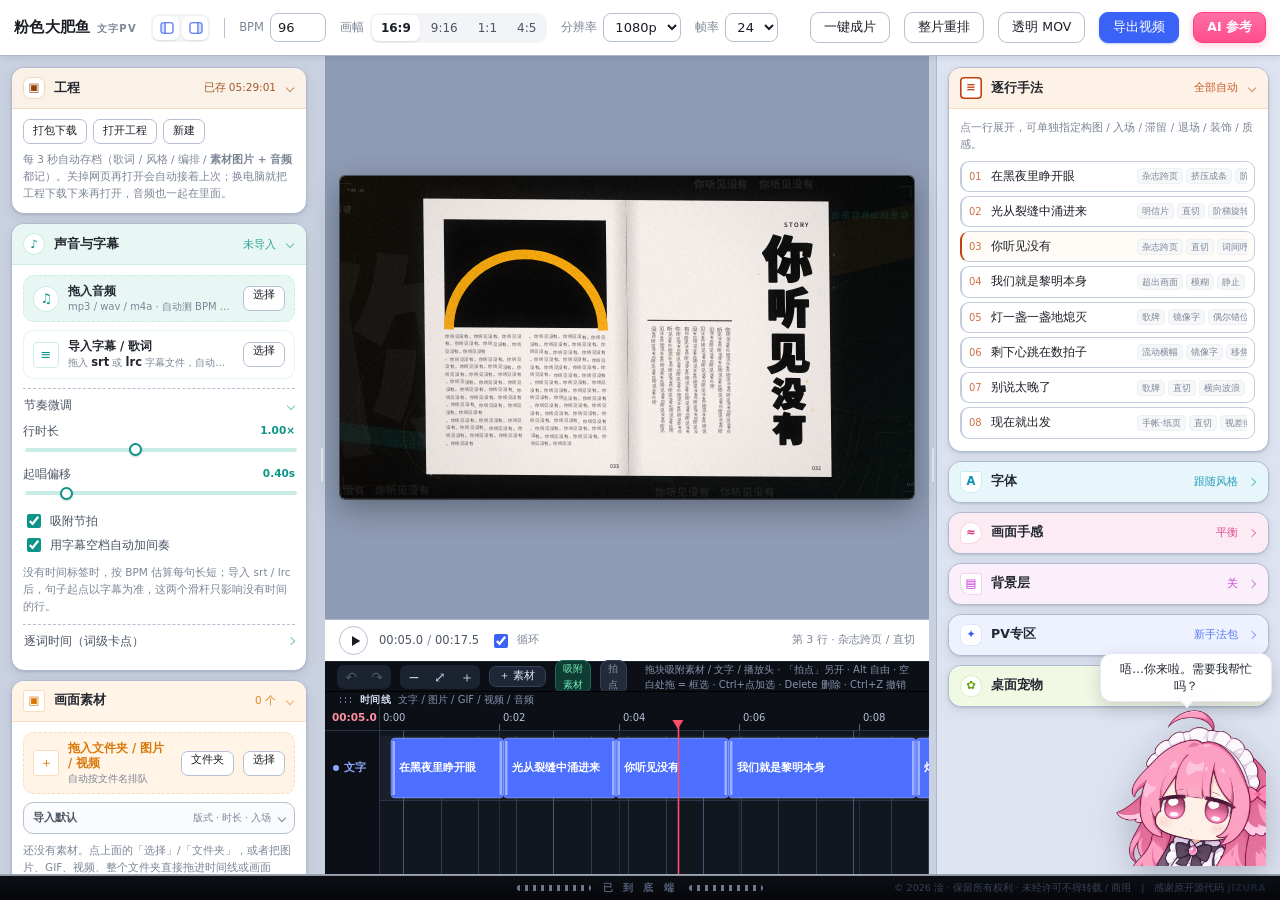
==== index.html @ b0c3cbc2 "PV专区改成主时间线模板：12 分镜直接进主 plan，7 立绘槽 + 主音频" ====
<!doctype html>
<html lang="zh-Hans">
<head>
<meta charset="utf-8">
<meta name="viewport" content="width=device-width, initial-scale=1">
<title>粉色大肥鱼-文字PV — 词级编舞的重击 MAD / 文字 PV</title>
<meta name="description" content="粉色大肥鱼-文字PV：词级编舞的文字 PV / 重击 MAD 工坊。10 个重击动作、内嵌中文字体、词级卡点与真实鼓点，浏览器里直接导出 MP4。">
<meta property="og:title" content="粉色大肥鱼-文字PV — 词级编舞的重击 MAD">
<meta property="og:description" content="把歌词做成词级编舞的文字 PV / 重击 MAD：逐字硬切、重击、穿字、残影、字距爆开，踩真实鼓点；内嵌字体，离线也能用。">
<meta property="og:type" content="website">
<meta name="theme-color" content="#F7F8FA">
<link rel="icon" href="[data-uri]">
<link rel="stylesheet" href="app/embedded_fonts.css?v=2026102901">
<link rel="stylesheet" href="app/studio.css?v=2026102901">
</head>
<body>

<header class="topbar">
  <div class="brand" title="粉色大肥鱼-文字PV">粉色大肥鱼<span class="brand-sub">文字PV</span></div>

  <div class="tb-panels">
    <button class="tb-ico" id="btnLeft" aria-pressed="true" title="显示 / 隐藏左栏（素材 · 风格）">
      <svg viewBox="0 0 20 20" width="16" height="16"><rect x="2.5" y="3.5" width="15" height="13" rx="2.4" fill="none" stroke="currentColor" stroke-width="1.4"/><path d="M7.6 3.5v13" stroke="currentColor" stroke-width="1.4"/><rect x="3" y="4" width="4.6" height="12" fill="currentColor" opacity=".18"/></svg>
    </button>
    <button class="tb-ico" id="btnRight" aria-pressed="true" title="显示 / 隐藏右栏（手法 · 手感）">
      <svg viewBox="0 0 20 20" width="16" height="16"><rect x="2.5" y="3.5" width="15" height="13" rx="2.4" fill="none" stroke="currentColor" stroke-width="1.4"/><path d="M12.4 3.5v13" stroke="currentColor" stroke-width="1.4"/><rect x="12.9" y="4" width="4.1" height="12" fill="currentColor" opacity=".18"/></svg>
    </button>
  </div>

  <span class="tb-div"></span>

  <div class="tb-field">
    <label for="bpm">BPM</label>
    <input id="bpm" type="number" min="0" max="300" step="1" value="96">
    <span class="tag-auto" id="bpmAuto" hidden>自动</span>
  </div>

  <div class="tb-field">
    <label>画幅</label>
    <div class="seg" id="segAspect">
      <button data-v="16:9" class="on">16:9</button>
      <button data-v="9:16">9:16</button>
      <button data-v="1:1">1:1</button>
      <button data-v="4:5">4:5</button>
    </div>
  </div>

  <div class="tb-field">
    <label for="selRes">分辨率</label>
    <select id="selRes">
      <option value="720">720p</option>
      <option value="1080" selected>1080p</option>
      <option value="1440">1440p</option>
    </select>
  </div>

  <div class="tb-field">
    <label for="selFps">帧率</label>
    <select id="selFps">
      <option value="24" selected>24</option>
      <option value="30">30</option>
      <option value="60">60</option>
    </select>
  </div>

  <div class="grow"></div>

  <button class="btn ghost" id="btnOneShot" title="用完整高级手法库重新编排">一键成片</button>
  <button class="btn ghost" id="btnShuffleAll" title="换一整套编排（同样的字，不同的手法）">整片重排</button>
  <button class="btn ghost" id="btnExportPNG" title="导出带透明通道的 MOV 视频，可导入剪映 / AE / PR 当透明素材（Alt+点击 = 导出 PNG 序列 zip）">透明 MOV</button>
  <button class="btn primary" id="btnExport">导出视频</button>
</header>

<main class="shell" id="shell">

  <!-- ═════════════ 左栏 ═════════════ -->
  <aside class="panel left" id="panelLeft">

    <!-- 工程存档 -->
    <details class="card" data-tone="proj" data-fold="proj" open>
      <summary class="ch">
        <i class="ch-ico">▣</i>
        <span class="ch-t">工程</span>
        <span class="ch-s" id="projAt">未保存</span>
        <i class="ch-ar"></i>
      </summary>
      <div class="ch-body">
        <div class="row-btns">
          <button class="btn tiny" id="btnProjSave" title="工程 + 音频 + 图片 + 字幕打成 zip">打包下载</button>
          <button class="btn tiny" id="btnProjOpen" title="选一个工程文件，接着上次做">打开工程</button>
          <button class="btn tiny" id="btnProjClear" title="清空存档，回到内置示例">新建</button>
        </div>
        <div class="proj-state" id="projAudio"></div>
        <input type="file" id="projFile" accept=".json,application/json" hidden>
        <p class="tip">每 3 秒自动存档（歌词 / 风格 / 编排 / <b>素材图片 + 音频</b> 都记）。关掉网页再打开会自动接着上次；换电脑就把工程下载下来再打开，音频也一起在里面。</p>
      </div>
    </details>

    <!-- 声音与字幕 -->    <details class="card" data-tone="audio" data-fold="media" open>
      <summary class="ch">
        <i class="ch-ico">♪</i>
        <span class="ch-t">声音与字幕</span>
        <span class="ch-s" id="sumMedia">未导入</span>
        <i class="ch-ar"></i>
      </summary>
      <div class="ch-body">

        <div class="drop" id="dropAudio" tabindex="0" role="button">
          <input type="file" id="fileAudio" accept="audio/*,.mp3,.wav,.m4a,.aac,.ogg,.flac" hidden>
          <span class="drop-ic">♫</span>
          <span class="drop-tx"><b>拖入音频</b><small>mp3 / wav / m4a · 自动测 BPM 与拍点</small></span>
          <span class="btn tiny" id="btnPickAudio">选择</span>
        </div>

        <div class="audio-card" id="audioCard" hidden>
          <div class="ac-top">
            <span class="ac-name" id="audioName"></span>
            <button class="ac-x" id="btnAudioDel" title="移除音频">×</button>
          </div>
          <canvas class="wave" id="wave" height="36"></canvas>
          <div class="ac-meta" id="audioMeta"></div>
          <div class="ac-row">
            <svg class="ac-vol" viewBox="0 0 16 16" width="14" height="14"><path d="M3 6h2.2L8.6 3.2v9.6L5.2 10H3z" fill="currentColor"/><path d="M10.6 5.6a3.2 3.2 0 0 1 0 4.8M12.3 3.9a5.6 5.6 0 0 1 0 8.2" fill="none" stroke="currentColor" stroke-width="1.2" stroke-linecap="round"/></svg>
            <input type="range" id="vol" min="0" max="100" value="80">
          </div>
        </div>

        <div class="drop sub" id="dropSub" tabindex="0" role="button">
          <input type="file" id="fileSub" accept=".srt,.lrc,.vtt,.txt" hidden>
          <span class="drop-ic">≡</span>
          <span class="drop-tx"><b>导入字幕 / 歌词</b><small>拖入 <b class="hint-strong">srt</b> 或 <b class="hint-strong">lrc</b> 字幕文件，自动转成时间标签卡点</small></span>
          <span class="btn tiny" id="btnPickSub">选择</span>
        </div>

        <div class="sub-state" id="subState" hidden>
          <span class="pill" id="subPill"></span>
          <button class="link" id="btnSubClear">改回按节拍估算</button>
        </div>

        <details class="sub" id="foldRhythm" open>
          <summary class="sh"><span>节奏微调</span><i class="ch-ar"></i></summary>
          <div class="sb">
            <div class="slider"><label>行时长 <output id="oLineLen">1.00×</output></label><input type="range" id="lineScale" min="60" max="160" value="100"></div>
            <div class="slider"><label>起唱偏移 <output id="oOffset">0.40s</output></label><input type="range" id="offset" min="0" max="300" value="40"></div>
            <label class="check"><input type="checkbox" id="snap" checked> 吸附节拍</label>
            <label class="check"><input type="checkbox" id="autoInst" checked> 用字幕空档自动加间奏</label>
            <p class="tip" id="rhythmTip">没有时间标签时，按 BPM 估算每句长短；导入 srt / lrc 后，句子起点以字幕为准，这两个滑杆只影响没有时间的行。</p>
            <details class="sub" id="foldWords">
              <summary class="sh"><span>逐词时间（词级卡点）</span><i class="ch-ar"></i></summary>
              <div class="sb">
                <p class="tip tight">每行：行号 → 词 → 起点秒 → 终点秒。留空会自动估算并吸附人声起音；也可以「半速点拍」或导入 YRC / QRC / ASS 逐字。增强型 LRC 写成 <b>&lt;00:12.34&gt;词</b>。</p>
                <textarea id="wordSheet" class="sheet" spellcheck="false" placeholder="1	我	0.066	0.320"></textarea>
                <div class="row-btns">
                  <button class="btn tiny" id="btnWordSheet">生成 / 刷新</button>
                  <button class="btn tiny" id="btnWordApply">应用</button>
                  <button class="btn tiny" id="btnWordAuto">自动</button>
                  <button class="btn tiny" id="btnWordTap" title="半速播放，唱到每个词时按空格 / 点画面">半速点拍</button>
                  <button class="btn tiny" id="btnWordImport" title="支持逐字 YRC / QRC / ASS 卡拉 OK；KRC 需要先解密">导入逐字</button>
                  <input type="file" id="wordFile" accept=".yrc,.qrc,.ass,.krc,.lrc,.txt" hidden>
                </div>
              </div>
            </details>
          </div>
        </details>
      </div>
    </details>

    <!-- 图片素材（独立分区） -->
    <details class="card" data-tone="media" data-fold="media2" open>
      <summary class="ch">
        <i class="ch-ico">▣</i>
        <span class="ch-t">画面素材</span>
        <span class="ch-s" id="sumMedia2">0 个</span>
        <i class="ch-ar"></i>
      </summary>
      <div class="ch-body">
        <div class="drop" id="dropMedia" tabindex="0" role="button">
          <input type="file" id="fileMedia" accept="image/*,video/*,.png,.jpg,.jpeg,.webp,.gif,.avif,.svg,.mp4,.webm,.mov,.m4v" multiple hidden>
          <input type="file" id="fileFolder" webkitdirectory directory multiple hidden>
          <span class="drop-ic">＋</span>
          <span class="drop-tx"><b>拖入文件夹 / 图片 / 视频</b><small>自动按文件名排队</small></span>
          <span class="btn tiny" id="btnPickFolder" title="选一个文件夹：里面的图片 / GIF / 视频 / 音频 / 字幕会按文件名顺序自动排进时间线">文件夹</span>
          <span class="btn tiny" id="btnPickMedia">选择</span>
        </div>
        <details class="mini">
          <summary class="mini-head"><span>导入默认</span><small>版式 · 时长 · 入场</small><i class="mini-ar"></i></summary>
          <div class="mini-body">
            <div class="bc-row">
              <label>版式
                <select id="cfgLayout">
                  <option value="slot" selected>进版式（信纸 / 拍立得…）</option>
                  <option value="auto">自由层 · 自动适配</option>
                  <option value="cover">自由层 · 铺满画面</option>
                  <option value="fit">自由层 · 完整 + 模糊底</option>
                  <option value="card">自由层 · 卡片</option>
                  <option value="sticker">自由层 · 贴纸</option>
                </select>
              </label>
            </div>
            <div class="bc-row">
              <label>每段长度
                <select id="cfgLen">
                  <option value="auto" selected>自动</option>
                  <option value="1">1 拍</option>
                  <option value="2">2 拍</option>
                  <option value="4">4 拍</option>
                  <option value="8">8 拍</option>
                  <option value="line">跟歌词行</option>
                </select>
              </label>
              <label>入场动作
                <select id="cfgIn">
                  <option value="auto" selected>自动（轮换）</option>
                  <option value="none">无</option>
                  <option value="pop">弹入</option>
                  <option value="zoom">缩放冲入</option>
                  <option value="fade">淡入</option>
                  <option value="slideL">左滑入</option>
                  <option value="slideR">右滑入</option>
                  <option value="spin">旋转入</option>
                </select>
              </label>
            </div>
            <div class="mini-checks">
              <label class="check"><input type="checkbox" id="cfgPulse" checked> 踩拍律动</label>
              <label class="check"><input type="checkbox" id="cfgVideoSpan" title="勾选后视频不锁进版式，按原片长铺开"> 视频按原片长</label>
            </div>
          </div>
        </details>
        <div class="media-list" id="mediaList"></div>

        <div class="media-insp" id="mediaInsp" hidden>
          <div class="mi-head">
            <span class="mi-thumb" id="miThumb">▣</span>
            <div class="mi-title"><b id="miSelName">—</b><small id="miKind">素材</small></div>
            <button class="mi-close" id="miClose" title="取消选择">×</button>
          </div>
          <div class="mi-tabs" role="tablist">
            <button class="mi-tab on" data-tab="basic">基础</button>
            <button class="mi-tab" data-tab="slot">版面</button>
            <button class="mi-tab" data-tab="video" id="miTabVideo" hidden>视频</button>
            <button class="mi-tab" data-tab="anim">动画</button>
          </div>
          <div class="mi-panes">
            <div class="mi-pane on" data-pane="basic">
              <div class="mi-sec">
                <h4>画面</h4>
                <div class="bc-row">
                  <label>版式
                    <select id="miLayout">
                      <option value="slot">进版式（融进画面）</option>
                      <option value="auto">自由层 · 自动适配</option><option value="cover">自由层 · 铺满画面</option><option value="fit">自由层 · 完整 + 模糊底</option>
                      <option value="card">自由层 · 卡片</option><option value="sticker">自由层 · 贴纸</option><option value="raw">自由层 · 原样</option>
                    </select>
                  </label>
                  <label>入场
                    <select id="miIn">
                      <option value="none">无</option><option value="pop">弹入</option><option value="zoom">缩放冲入</option>
                      <option value="fade">淡入</option><option value="slideL">左滑入</option><option value="slideR">右滑入</option><option value="spin">旋转入</option>
                    </select>
                  </label>
                </div>
                <div class="slider"><label>融合度 <output id="oMiBlend">45%</output></label><input type="range" id="miBlend" min="0" max="100" value="45"></div>
                <div class="slider"><label>踩拍律动 <output id="oMiReact">50%</output></label><input type="range" id="miReact" min="0" max="100" value="50"></div>
              </div>
              <div class="mi-sec">
                <h4>变换</h4>
                <div class="slider"><label>大小 <output id="oMiScale">30%</output></label><input type="range" id="miScale" min="2" max="300" value="30"></div>
                <div class="slider"><label>不透明度 <output id="oMiOpacity">100%</output></label><input type="range" id="miOpacity" min="0" max="100" value="100"></div>
                <div class="slider"><label>旋转 <output id="oMiRot">0°</output></label><input type="range" id="miRot" min="-180" max="180" value="0"></div>
                <div class="mi-row" id="miTimeRow">
                  <label>起点<input type="number" id="miStart" step="0.01" min="0" value="0"></label>
                  <label>时长<input type="number" id="miDur" step="0.01" min="0.3" value="4"></label>
                </div>
              </div>
              <div class="mi-quick" id="miQuick">
                <button class="btn tiny" id="miFit" title="按画面宽度铺满">铺满</button>
                <button class="btn tiny" id="miTimeAll" title="从片头铺满整首，并嵌进每一句的卡片 / 版式里">铺满整首</button>
                <button class="btn tiny" id="miCenter" title="回到画面中央">居中</button>
                <button class="btn tiny" id="miFront" title="在歌词上面还是下面">压在字下</button>
                <button class="btn tiny" id="miUp" title="往上挪一层">上层</button>
                <button class="btn tiny" id="miDown" title="往下挪一层">下层</button>
              </div>
            </div>
            <div class="mi-pane" data-pane="slot">
              <div class="mi-slot" id="miSlotBox" hidden>
                <div class="kf-head"><b>版面位</b><span id="miSlotInfo">—</span></div>
                <div class="mi-acts">
                  <button class="btn tiny" id="miSlotBind" title="把这张素材放进播放头所在那一句的版式里">放进这一句</button>
                  <button class="btn tiny" id="miSlotReroll" title="给这一行换一个能放素材的版式">换个版式</button>
                  <button class="btn tiny" id="miSlotFree" title="退回自由层">改成自由层</button>
                </div>
                <div class="mi-row"><label>卡片里
                  <select id="miSlotFit" title="素材怎么放进卡片的框：填满会裁掉超出部分，完整会留白">
                    <option value="auto" selected>跟版式</option>
                    <option value="cover">填满（裁切）</option>
                    <option value="contain">完整（留白）</option>
                  </select>
                </label></div>
              </div>
            </div>
            <div class="mi-pane" data-pane="video">
              <div class="vid-box" id="miVideoRow" hidden>
                <div class="kf-head"><b>视频片段</b><span id="miVidMeta">—</span></div>
                <div class="mi-row">
                  <label>入点<input type="number" id="miTrim" step="0.1" min="0" value="0"></label>
                  <label>出点<input type="number" id="miTrimEnd" step="0.1" min="0" value="0"></label>
                </div>
                <label class="check mi-loop"><input type="checkbox" id="miLoop" checked> 片段循环</label>
                <div class="mi-row"><label>背景
                  <select id="miVidBgMode" title="视频背景用模糊视频、原样视频，还是网站原本的背景">
                    <option value="auto" selected>自动</option>
                    <option value="blur">模糊视频</option>
                    <option value="sharp">视频原样</option>
                    <option value="site">网站原背景</option>
                  </select>
                </label></div>
                <div class="slider"><label>背景模糊 <output id="oVidBlur">60%</output></label><input type="range" id="miVidBlur" min="0" max="100" value="60"></div>
                <div class="mi-acts">
                  <button class="btn tiny" id="miVidIn" title="把播放头所在位置设为入点">入点</button>
                  <button class="btn tiny" id="miVidOut" title="把播放头所在位置设为出点">出点</button>
                  <button class="btn tiny" id="miVidWhole" title="按原片长度铺到时间线上，并嵌进覆盖到的每一句卡片">按原片长</button>
                  <button class="btn tiny" id="miVidAll" title="从片头铺满整首，并嵌进每一句的卡片">铺满整首</button>
                </div>
              </div>
            </div>
            <div class="mi-pane" data-pane="anim">
              <div class="mi-kf">
                <div class="kf-head"><b>关键帧</b><label class="check tight"><input type="checkbox" id="miAutoKey"> 自动记录</label></div>
                <div class="kf-row">
                  <button class="btn tiny" id="kfPrev" title="跳到上一个关键帧">◀</button>
                  <button class="btn tiny kf-add" id="kfAdd" title="在播放头处打关键帧">◆ 打关键帧</button>
                  <button class="btn tiny" id="kfDel" title="删掉播放头所在位置的关键帧">◇ 删除</button>
                  <button class="btn tiny" id="kfNext" title="跳到下一个关键帧">▶</button>
                </div>
                <div class="kf-row">
                  <select id="kfEase" title="关键帧之间的过渡">
                    <option value="inout" selected>缓入缓出</option>
                    <option value="linear">匀速</option>
                    <option value="out">先快后慢</option>
                    <option value="in">先慢后快</option>
                    <option value="back">回弹</option>
                    <option value="hold">瞬切（保持）</option>
                  </select>
                  <select id="kfPreset" title="一键生成一组关键帧">
                    <option value="" selected>套用动画…</option>
                    <optgroup label="入场">
                      <option value="fadeIn">淡入</option><option value="popIn">弹入</option>
                      <option value="slideL">左滑入</option><option value="slideR">右滑入</option>
                      <option value="slideU">上滑入</option><option value="slideD">下滑入</option>
                      <option value="spinIn">旋转入</option>
                    </optgroup>
                    <optgroup label="出场">
                      <option value="fadeOut">淡出</option><option value="shrinkOut">缩小出</option>
                    </optgroup>
                    <optgroup label="踩拍">
                      <option value="pulse">踩拍脉冲</option><option value="sway">踩拍摇摆</option>
                    </optgroup>
                    <optgroup label="运镜">
                      <option value="pushIn">缓慢推近</option><option value="pullOut">缓慢拉远</option>
                      <option value="panLR">缓慢平移</option>
                    </optgroup>
                    <optgroup label="其他">
                      <option value="clear">清除全部关键帧</option>
                    </optgroup>
                  </select>
                </div>
                <p class="tip tight" id="kfInfo" title="关键帧可以拖时间线上的 ◆ 改时间；在画面上拖动 / 缩放会写入当前值"></p>
              </div>
            </div>
          </div>
        </div>


      </div>
    </details>

    <!-- 歌词 -->
    <details class="card" data-tone="content" data-fold="lyrics" open>
      <summary class="ch">
        <i class="ch-ico">文</i>
        <span class="ch-t">歌词文案</span>
        <span class="ch-s" id="sumLyrics">—</span>
        <i class="ch-ar"></i>
      </summary>
      <div class="ch-body">
        <textarea id="lyrics" spellcheck="false" placeholder="一行一句歌词；导入 srt / lrc 后每行前面会带 [00:12.40] 时间标签"></textarea>
        <div class="syntax">
          <span><b>/</b> 切镜头</span>
          <span><b>*字*</b> 强调</span>
          <span><b>!</b> 重击</span>
          <span><b>[间奏 4]</b> 空拍</span>
        </div>
        <div class="row-btns">
          <button class="btn tiny" id="btnSample">载入示例</button>
          <button class="btn tiny" id="btnStripTime" title="把每行前面的 [00:12.40] 去掉，改回按节拍估算">去掉时间标签</button>
        </div>
      </div>
    </details>

    <!-- 风格 -->
    <details class="card" data-tone="style" data-fold="style" open>
      <summary class="ch">
        <i class="ch-ico">◐</i>
        <span class="ch-t">整体风格</span>
        <span class="ch-s" id="sumStyle">—</span>
        <i class="ch-ar"></i>
      </summary>
      <div class="ch-body">
        <div class="style-custom">
          <span class="sc-t">自定义配色</span>
          <input type="color" id="cBg" value="#FFD9EC" title="底色">
          <input type="color" id="cFg" value="#2A2350" title="文字色">
          <input type="color" id="cAcc" value="#FF4D8D" title="强调色">
          <button class="btn tiny" id="cApply" title="用自己的三个颜色生成一套配色">套用</button>
        </div>
        <div class="styles" id="styleGrid"></div>
      </div>
    </details>

    <!-- 完整手法库（默认折叠；新编舞不依赖它，但 911 个手法都还在） -->
    <details class="card lib-card" data-tone="lib" data-fold="lib" id="cardLib">
      <summary class="ch">
        <i class="ch-ico">✦</i>
        <span class="ch-t">高级手法库</span>
        <span class="ch-s" id="libCount">完整手法库</span>
        <i class="ch-ar"></i>
      </summary>
      <div class="ch-body">
        <div class="lib-bar">
          <input id="libSearch" type="search" placeholder="搜索：翻页 / 网点 / 墨 / 字幕条…" spellcheck="false">
          <div class="lib-target">套用到 <b id="libTarget">（先点开一行歌词）</b></div>
        </div>
        <p class="tip tight">这库默认折叠，自动编舞不会随机抽它；想逐行指定旧手法时再打开。</p>
        <div class="lib-scroll" id="libBody"></div>
      </div>
    </details>

  </aside>

  <div class="rz" data-rz="left" title="拖动调整左栏宽度 · 双击复位"></div>

  <!-- ═════════════ 中栏 ═════════════ -->
  <section class="stage">
    <div class="viewport" id="viewport">
      <canvas id="view"></canvas>
      <div class="vmsg" id="viewMsg" hidden></div>
      <div class="export-bar" id="exportBar" hidden>
        <div class="eb-inner">
          <div class="eb-label" id="ebLabel">准备中…</div>
          <div class="eb-track"><i id="ebFill"></i></div>
          <button class="btn tiny" id="btnCancelExport">取消</button>
        </div>
      </div>
    </div>

    <div class="transport">
      <button class="icon-btn" id="btnPlay" aria-label="播放">
        <svg viewBox="0 0 24 24" width="18" height="18"><path d="M8 5.2v13.6L19 12z" fill="currentColor"/></svg>
      </button>
      <div class="time"><span id="tNow">00:00.0</span><span class="sep">/</span><span id="tAll">00:00.0</span></div>
      <label class="check tight"><input type="checkbox" id="loop" checked> 循环</label>
      <div class="grow"></div>
      <div class="line-cap" id="lineCap"></div>
    </div>

    <div class="tl-toolbar">
      <div class="tl-tools">
        <button class="tl-btn" id="btnUndo" title="撤销（Ctrl+Z）" disabled>↶</button>
        <button class="tl-btn" id="btnRedo" title="重做（Ctrl+Shift+Z / Ctrl+Y）" disabled>↷</button>
      </div>
      <div class="tl-tools">
        <button class="tl-btn" id="btnZoomOut" title="轨道缩小（Ctrl + −）">−</button>
        <button class="tl-btn" id="btnZoomFit" title="适配窗口（Shift + Z）">⤢</button>
        <button class="tl-btn" id="btnZoomIn" title="轨道放大（Ctrl + +）">＋</button>
      </div>
      <button class="tl-add" id="btnAddMedia" title="导入图片 / GIF / 视频 / 整个文件夹（Ctrl+I，也可以直接拖进时间线）">＋ 素材</button>
      <span class="tl-snap" id="tlSnapTag" title="吸附素材 / 文字块 / 播放头（N）">吸附素材</span>
      <span class="tl-snap off" id="tlBeatTag" title="额外吸附节拍（B）">拍点</span>
      <span class="grow"></span>
      <span class="tl-hint" id="tlHint">拖块吸附素材 / 文字 / 播放头 · 「拍点」另开 · Alt 自由 · 空白处拖 = 框选 · Ctrl+点加选 · Delete 删除 · Ctrl+Z 撤销</span>
    </div>

    <div class="tl-grip" id="rzTl" title="拖动调整时间线高度 · 双击复位">
      <span class="tg-dots"></span>
      <span class="tg-label">时间线</span>
      <span class="tg-hint">文字 / 图片 / GIF / 视频 / 音频</span>
    </div>

    <div class="timeline-wrap" id="tlWrap">
      <div class="tl-scroll" id="tlScroll">
        <div class="tl-inner" id="tlInner"></div>
      </div>
      <canvas id="tl"></canvas>
      <div class="tl-drop" id="tlDrop" hidden>松手放到这里</div>
    </div>
  </section>

  <div class="rz" data-rz="right" title="拖动调整右栏宽度 · 双击复位"></div>

  <!-- ═════════════ 右栏 ═════════════ -->
  <aside class="panel right" id="panelRight">

    <details class="card" data-tone="switch" data-fold="switch" hidden>
      <summary class="ch">
        <i class="ch-ico">◎</i>
        <span class="ch-t">编舞类型与开关</span>
        <span class="ch-s" id="sumSwitch">5 / 6</span>
        <i class="ch-ar"></i>
      </summary>
      <div class="ch-body">
        <div class="genre-row">
          <span class="genre-lab">编舞类型</span>
          <div class="seg wide" id="segGenre">
            <button data-v="mad" class="on">重击 MAD</button>
            <button data-v="lyric">抒情 PV</button>
            <button data-v="journal">手帐</button>
          </div>
        </div>
        <div class="togs">
          <label class="tog"><input type="checkbox" id="swExtra" checked><i></i><span>更多特效</span></label>
          <label class="tog"><input type="checkbox" id="swNew" checked><i></i><span>本作新增</span></label>
          <label class="tog"><input type="checkbox" id="swTypo" checked><i></i><span>文字排版系</span></label>
          <label class="tog"><input type="checkbox" id="swKinetic" checked><i></i><span>动态文字系</span></label>
          <label class="tog"><input type="checkbox" id="swUnify" checked><i></i><span>统一感</span></label>
          <label class="tog"><input type="checkbox" id="swTypeset" checked><i></i><span>中文排版</span></label>
        </div>
        <p class="tip">关掉某一类，自动编排时就完全不会用到它；已经手动指定的行不受影响。</p>
      </div>
    </details>

    <details class="card" data-tone="lines" data-fold="lines" open>
      <summary class="ch">
        <i class="ch-ico">≡</i>
        <span class="ch-t">逐行手法</span>
        <span class="ch-s" id="sumLines">全部自动</span>
        <i class="ch-ar"></i>
      </summary>
      <div class="ch-body">
        <p class="tip tight">点一行展开，可单独指定构图 / 入场 / 滞留 / 退场 / 装饰 / 质感。</p>
        <div class="lines" id="lineList"></div>
      </div>
    </details>

    <!-- 字体 -->
    <details class="card" data-tone="fonts" data-fold="fonts">
      <summary class="ch">
        <i class="ch-ico">A</i>
        <span class="ch-t">字体</span>
        <span class="ch-s" id="sumFonts">跟随风格</span>
        <i class="ch-ar"></i>
      </summary>
      <div class="ch-body">
        <div class="fonts">
          <label><span>主字</span><select id="fDisplay"></select></label>
          <label><span>衬线</span><select id="fSerif"></select></label>
          <label><span>正文</span><select id="fBody"></select></label>
        </div>
        <p class="tip">内嵌子集化的 Noto / 站酷 / 霞鹜文楷 / 马善政，断网也一致；缺字才回退本机字体。</p>
      </div>
    </details>

    <details class="card" data-tone="feel" data-fold="feel">
      <summary class="ch">
        <i class="ch-ico">≈</i>
        <span class="ch-t">画面手感</span>
        <span class="ch-s" id="sumFeel">平衡</span>
        <i class="ch-ar"></i>
      </summary>
      <div class="ch-body">
        <div class="seg wide" id="segTaste">
          <button data-v="calm">克制</button>
          <button data-v="mid" class="on">平衡</button>
          <button data-v="wild">奔放</button>
        </div>
        <div class="slider"><label>动势 <output id="oMotion">0.65</output></label><input type="range" id="motion" min="0" max="100" value="65"></div>
        <div class="slider"><label>密度 <output id="oDensity">0.50</output></label><input type="range" id="density" min="0" max="100" value="50"></div>
        <div class="slider"><label>装饰 <output id="oDecor">0.45</output></label><input type="range" id="decor" min="0" max="100" value="45"></div>
        <div class="slider"><label>故障 <output id="oGlitch">0.45</output></label><input type="range" id="glitch" min="0" max="100" value="45"></div>

        <details class="sub" id="foldFeelMore">
          <summary class="sh"><span>更多（质感 / 色差 / 变化度）</span><i class="ch-ar"></i></summary>
          <div class="sb">
            <div class="slider"><label>质感 <output id="oTexture">0.55</output></label><input type="range" id="texture" min="0" max="100" value="55"></div>
            <div class="slider"><label>色差 <output id="oChroma">0.34</output></label><input type="range" id="chroma" min="0" max="100" value="34"></div>
            <div class="slider"><label>动态模糊（子帧） <output id="oMotionBlur">4</output></label><input type="range" id="motionBlur" min="0" max="8" step="1" value="4"></div>
            <div class="tl-row"><span class="tl-lab">コマ打ち</span><div class="seg" id="segKoma">
              <button data-v="24">24</button><button data-v="12" class="on">12</button><button data-v="8">8</button><button data-v="0">关</button>
            </div></div>
            <div class="slider hl"><label>变化度 <output id="oVariety">0.45</output></label><input type="range" id="variety" min="0" max="100" value="45"></div>
            <p class="tip">变化度越高，同一个段落里越不会反复用同一种构图 / 入场；调低则整片更像一套统一的手艺。</p>
          </div>
        </details>
      </div>
    </details>

    <details class="card" data-tone="text" data-fold="text">
      <summary class="ch">
        <i class="ch-ico">▤</i>
        <span class="ch-t">背景层</span>
        <span class="ch-s" id="sumText">关</span>
        <i class="ch-ar"></i>
      </summary>
      <div class="ch-body">
        <div class="tl-row tl-shapes">
          <span class="tl-lab">形状图层</span>
          <div class="chips">
            <label class="chip"><input type="checkbox" id="shBlock"><span>色块</span></label>
            <label class="chip"><input type="checkbox" id="shHoney"><span>蜂窝</span></label>
            <label class="chip"><input type="checkbox" id="shDots"><span>网点</span></label>
            <label class="chip"><input type="checkbox" id="shNoise"><span>噪点</span></label>
          </div>
        </div>
        <div class="slider"><label>数量 <output id="oShAmt">0.45</output></label><input type="range" id="shAmt" min="0" max="100" value="45"></div>
        <div class="slider"><label>大小差异 <output id="oShSize">0.65</output></label><input type="range" id="shSize" min="0" max="100" value="65"></div>
        <div class="slider"><label>运动幅度 <output id="oShDrift">0.50</output></label><input type="range" id="shDrift" min="0" max="100" value="50"></div>
        <p class="tip">背景层垫在文字下面：色块 / 蜂窝 / 网点 / 噪点会按大小随机铺开，每一块有各自的漂移、旋转和呼吸，不再是一排同样大的方块。</p>
        <details class="sub">
          <summary class="sh"><span>文字描边 / 叠层（可选）</span><i class="ch-ar"></i></summary>
          <div class="sb">
            <label class="check"><input type="checkbox" id="tlOutlineEn"> 英文仅描边（大号拉丁字镂空）</label>
            <div class="tl-row">
              <span class="tl-lab">实心 + 描边叠层</span>
              <div class="seg" id="segStack">
                <button data-v="0" class="on">关</button>
                <button data-v="1">1</button>
                <button data-v="2">2</button>
                <button data-v="3">3</button>
              </div>
            </div>
            <p class="tip">只影响文字本身；和上面的背景形状互不干扰。</p>
          </div>
        </details>
      </div>
    </details>

    <!-- PV 专区：高级手法库里的全新手法包 -->
    <details class="card pv-card" data-tone="pv" data-fold="pv">
      <summary class="ch">
        <i class="ch-ico">✦</i>
        <span class="ch-t">PV专区</span>
        <span class="ch-s">新手法包</span>
        <i class="ch-ar"></i>
      </summary>
      <div class="ch-body">
        <p class="tip tight">44 秒蓝白网格字 PV：直接写进主时间线 / 主播放器，不是弹窗。转场 / 装饰 / 镜头是高级手法库里的 PV· 新手法。</p>
        <div class="row-btns"><button class="btn primary tiny" id="btnPvLoad">载入 PV 时间线</button><button class="btn tiny" id="btnPvExit">退出 PV</button></div>
        <div id="pvLive" hidden>
          <label class="pv-inline"><span>标题</span><input id="pvTitleMain" maxlength="16" value="明知故犯"></label>
          <label class="pv-inline"><span>歌词（12 行）</span><textarea id="pvLyricsMain" rows="6"></textarea></label>
          <label class="pv-inline"><span>底部 staff（一行一条）</span><textarea id="pvCreditsMain" rows="4"></textarea></label>
          <div class="pv-slots-mini" id="pvSlotsMain"></div>
          <div class="row-btns"><button class="btn tiny" id="btnPvAudioMain">导入音乐</button></div>
        </div>
        <p class="tip tight">载入后主时间线会变 12 段 PV 分镜；音频用主音频轨，立绘 7 个槽位逐张替换。</p>
      </div>
    </details>

    <!-- 桌面宠物 -->
    <details class="card" data-tone="pet" data-fold="pet">
      <summary class="ch">
        <i class="ch-ico">✿</i>
        <span class="ch-t">桌面宠物</span>
        <span class="ch-s" id="sumPet">在右下角</span>
        <i class="ch-ar"></i>
      </summary>
      <div class="ch-body">
        <label class="check"><input type="checkbox" id="petOn" checked> 显示宠物</label>
        <div class="slider"><label>大小 <output id="oPetSize">100%</output></label><input type="range" id="petSize" min="60" max="170" value="100"></div>
        <div class="slider"><label>捏的音量 <output id="oPetVol">70%</output></label><input type="range" id="petVol" min="0" max="100" value="70"></div>
        <label class="check"><input type="checkbox" id="petMute"> 静音（不听她的声音）</label>
        <label class="check"><input type="checkbox" id="petQuiet"> 安静模式（不主动说话）</label>
        <div class="row-btns">
          <button class="btn tiny" id="btnPetPinch">捏一下</button>
          <button class="btn tiny" id="btnPetHome">回到右下角</button>
        </div>
        <p class="tip">拖住就能把她挪开，点一下就是捏。她平时会自己冒气泡，被捏的时候会抗议。</p>
      </div>
    </details>

  </aside>
</main>

<div id="toast" class="toast" hidden></div>

<!-- 底端挡条：告诉这里到底了 -->
<footer class="bottombar" id="bottombar" aria-hidden="true">
  <i class="bb-grip"></i>
  <span class="bb-txt">已 到 底 端</span>
  <i class="bb-grip"></i>
  <span class="bb-credit">© 2026 淦 · 保留所有权利 · 未经许可不得转载 / 商用　|　感谢原开源代码 <b>JIZURA</b></span>
</footer>

<!-- 引擎 -->
<script src="vendor/mp4-muxer.min.js?v=2026110101"></script>
<script src="engine/01_util.js?v=2026110101"></script>
<script src="engine/02_fonts.js?v=2026110101"></script>
<script src="engine/02b_lang.js?v=2026110101"></script>
<script src="engine/03_text.js?v=2026110101"></script>
<script src="engine/04_styles.js?v=2026110101"></script>
<script src="engine/05_anim.js?v=2026110101"></script>
<script src="engine/05b_registry.js?v=2026110101"></script>
<script src="engine/06_layouts.js?v=2026110101"></script>
<script src="engine/07_decor.js?v=2026110101"></script>
<script src="engine/08_planner.js?v=2026110101"></script>
<script src="engine/08b_omakase.js?v=2026110101"></script>
<script src="engine/09_render.js?v=2026110101"></script>
<script src="engine/10_audio.js?v=2026110101"></script>
<script src="engine/11_export.js?v=2026110101"></script>
<script src="engine/11p_bgcamB.js?v=2026110101"></script>
<script src="engine/11p_decor.js?v=2026110101"></script>
<script src="engine/11p_decorB.js?v=2026110101"></script>
<script src="engine/11p_enter.js?v=2026110101"></script>
<script src="engine/11p_enterB.js?v=2026110101"></script>
<script src="engine/11p_exit.js?v=2026110101"></script>
<script src="engine/11p_exitB.js?v=2026110101"></script>
<script src="engine/11p_fxB.js?v=2026110101"></script>
<script src="engine/11p_horror1.js?v=2026110101"></script>
<script src="engine/11p_horror2.js?v=2026110101"></script>
<script src="engine/11p_horror3.js?v=2026110101"></script>
<script src="engine/11p_kinetic1.js?v=2026110101"></script>
<script src="engine/11p_kinetic2.js?v=2026110101"></script>
<script src="engine/11p_kinetic3.js?v=2026110101"></script>
<script src="engine/11p_layoutsA.js?v=2026110101"></script>
<script src="engine/11p_layoutsB.js?v=2026110101"></script>
<script src="engine/11p_layoutsC.js?v=2026110101"></script>
<script src="engine/11p_layoutsD.js?v=2026110101"></script>
<script src="engine/11p_looks.js?v=2026110101"></script>
<script src="engine/11p_styles.js?v=2026110101"></script>
<script src="engine/11p_styles2.js?v=2026110101"></script>
<script src="engine/11p_treattrans.js?v=2026110101"></script>
<script src="engine/11p_typo1.js?v=2026110101"></script>
<script src="engine/11p_typo2.js?v=2026110101"></script>
<script src="engine/11p_typo3.js?v=2026110101"></script>
<script src="engine/11q_sets.js?v=2026110101"></script>
<script src="engine/11r_shapes.js?v=2026110101"></script>
<script src="engine/11s_garnish.js?v=2026110101"></script>
<script src="engine/11t_slotAtmosphere.js?v=2026110101"></script>
<script src="engine/11z_more.js?v=2026110101"></script>
<script src="engine/12_slot.js?v=2026110101"></script>
<script src="engine/13_frames.js?v=2026110101"></script>
<script src="engine/14_spec.js?v=2026110101"></script>
<script src="engine/16_journal.js?v=2026110101"></script>
<script src="engine/15_mad.js?v=2026110101"></script>
<script src="engine/17_stage.js?v=2026110101"></script>
<script src="engine/18_sentence.js?v=2026110101"></script>
<script src="engine/19_scene.js?v=2026110101"></script>
<script src="engine/20_tail.js?v=2026110101"></script>
<script src="app/pv_assets.js?v=2026110101"></script>
<script src="app/pv_core.js?v=2026110101"></script>
<script src="engine/21_pv.js?v=2026110101"></script>
<script src="app/pv_pack.js?v=2026110101"></script>

<!-- 中文标签 / 本机字体 / 界面 -->
<script src="app/names_zh.js?v=2026110101"></script>
<script src="app/labels_zh.js?v=2026110101"></script>
<script src="app/local_fonts.js?v=2026110101"></script>
<script src="app/mov_muxer.js?v=2026110101"></script>
<script src="app/zip.js?v=2026110101"></script>
<script src="app/project_io.js?v=2026110101"></script>
<script src="app/studio.js?v=2026110101"></script>
<script src="app/pet.js?v=2026110101"></script>
<script src="app/catalog.js?v=2026110101"></script>
<script src="app/ai_ref.js?v=2026110101"></script>
</body>
</html>
---- app/embedded_fonts.css ----
/* 字面工房-MAD — embedded offline Chinese web fonts.
   Generated from SIL Open Font License 1.1 sources; see fonts/OFL-NOTICE.txt.
   Family names intentionally match engine/02b_lang.js J.LANG_FACES / J.FONTS.
   font-display:block keeps text hidden until the face is ready (export-safe).
   Paths are relative to this CSS file (app/embedded_fonts.css -> app/fonts/).
*/

@font-face {
  font-family: "Noto Sans SC";
  font-style: normal;
  font-weight: 300;
  font-display: block;
  src: url("fonts/notosanssc-300.woff2") format("woff2");
}

@font-face {
  font-family: "Noto Sans SC";
  font-style: normal;
  font-weight: 500;
  font-display: block;
  src: url("fonts/notosanssc-500.woff2") format("woff2");
}

@font-face {
  font-family: "Noto Sans SC";
  font-style: normal;
  font-weight: 700;
  font-display: block;
  src: url("fonts/notosanssc-700.woff2") format("woff2");
}

@font-face {
  font-family: "Noto Sans SC";
  font-style: normal;
  font-weight: 900;
  font-display: block;
  src: url("fonts/notosanssc-900.woff2") format("woff2");
}

@font-face {
  font-family: "Noto Serif SC";
  font-style: normal;
  font-weight: 500;
  font-display: block;
  src: url("fonts/notoserifsc-500.woff2") format("woff2");
}

@font-face {
  font-family: "Noto Serif SC";
  font-style: normal;
  font-weight: 900;
  font-display: block;
  src: url("fonts/notoserifsc-900.woff2") format("woff2");
}

@font-face {
  font-family: "ZCOOL QingKe HuangYou";
  font-style: normal;
  font-weight: 400;
  font-display: block;
  src: url("fonts/zcoolqingkehuangyou-400.woff2") format("woff2");
}

@font-face {
  font-family: "ZCOOL KuaiLe";
  font-style: normal;
  font-weight: 400;
  font-display: block;
  src: url("fonts/zcoolkuaile-400.woff2") format("woff2");
}

@font-face {
  font-family: "ZCOOL XiaoWei";
  font-style: normal;
  font-weight: 400;
  font-display: block;
  src: url("fonts/zcoolxiaowei-400.woff2") format("woff2");
}

@font-face {
  font-family: "Ma Shan Zheng";
  font-style: normal;
  font-weight: 400;
  font-display: block;
  src: url("fonts/mashanzheng-400.woff2") format("woff2");
}

@font-face {
  font-family: "LXGW WenKai";
  font-style: normal;
  font-weight: 400;
  font-display: block;
  src: url("fonts/lxgwwenkai-400.woff2") format("woff2");
}

@font-face {
  font-family: "LXGW WenKai";
  font-style: normal;
  font-weight: 700;
  font-display: block;
  src: url("fonts/lxgwwenkai-700.woff2") format("woff2");
}

@font-face {
  font-family: "Long Cang";
  font-style: normal;
  font-weight: 400;
  font-display: block;
  src: url("fonts/longcang-400.woff2") format("woff2");
}
---- app/studio.css ----
/* ============================================================
   字面工房 STUDIO — 浅色界面
   · 七个分区各有一套主色 / 图标形状 / 控件手感
   · 左栏、右栏、时间线都可以拖边调节，状态记在本机
   ============================================================ */
:root{
  /* 底子压深一点，白色卡片才跳出来；但不到深色主题 */
  --bg:#DFE4EF;
  --panel:#FFFFFF;
  --line:#DDE2EC;
  --line-2:#EFF2F7;
  --ink:#1A1D24;
  --ink-2:#4B5563;
  --ink-3:#7C8697;
  --accent:#3B62F6;
  --accent-soft:#EEF2FF;
  --stage:#CDD5E3;          /* 画布周围的底色 */
  --tl-bg:#D3DAE7;          /* 时间线分区的底色（比别的分区深一档） */
  --tl-deep:#C6CFDF;        /* 时间线标题列 / 标尺 */
  --tl-ink:#5C6678;
  --radius:13px;
  --shadow:0 1px 2px rgba(16,24,40,.05), 0 1px 3px rgba(16,24,40,.07);
  --bb-h:26px;              /* 底端挡条高度 */
}
*{box-sizing:border-box}
html,body{height:100%}
body{
  margin:0;background:var(--bg);color:var(--ink);
  font:13px/1.5 system-ui,-apple-system,"Microsoft YaHei","PingFang SC",sans-serif;
  -webkit-font-smoothing:antialiased;overflow:hidden;
}
button,select,input,textarea{font:inherit;color:inherit}
.grow{flex:1}

/* ─────────── 顶栏 ─────────── */
.topbar{
  height:56px;display:flex;align-items:center;gap:14px;padding:0 14px;
  background:var(--panel);border-bottom:1px solid var(--line);position:relative;z-index:5;
}
.brand{font-size:15px;font-weight:700;letter-spacing:.02em;white-space:nowrap}
.brand-sub{font-size:10px;font-weight:600;color:var(--ink-3);margin-left:6px;letter-spacing:.14em}
.tb-panels{display:flex;gap:3px;padding:2px;background:#F3F5F9;border-radius:8px}
.tb-ico{
  width:26px;height:24px;border:0;border-radius:6px;background:transparent;color:var(--ink-3);
  display:grid;place-items:center;cursor:pointer;transition:.12s;
}
.tb-ico:hover{background:#fff;color:var(--ink-2)}
.tb-ico[aria-pressed="true"]{background:#fff;color:var(--accent);box-shadow:0 1px 2px rgba(16,24,40,.10)}
.tb-div{width:1px;height:20px;background:var(--line)}
.tb-field{display:flex;align-items:center;gap:6px}
.tb-field>label{font-size:11.5px;color:var(--ink-3);white-space:nowrap}
.tb-field input[type=number]{
  width:56px;height:29px;padding:0 7px;border:1px solid var(--line);border-radius:8px;background:#fff;
}
.tag-auto{
  font-size:9.5px;line-height:15px;padding:0 5px;border-radius:5px;
  background:#E6F7F4;color:#0D9488;border:1px solid #C7EDE6;
}
.seg{display:flex;background:#F2F4F8;border-radius:9px;padding:2px;gap:2px}
.seg button{
  border:0;background:transparent;padding:4px 9px;border-radius:7px;font-size:12px;color:var(--ink-2);
  cursor:pointer;transition:.12s;white-space:nowrap;
}
.seg button:hover{color:var(--ink)}
.seg.wide{width:100%;margin-bottom:10px}
.seg.wide button{flex:1;padding:5px 0;font-size:12px}
.seg button.on{background:#fff;color:var(--ink);font-weight:600;box-shadow:0 1px 2px rgba(16,24,40,.10)}
select{height:29px;padding:0 7px;border:1px solid var(--line);border-radius:8px;background:#fff;cursor:pointer}
select:focus-visible,input:focus-visible,textarea:focus-visible{outline:2px solid var(--accent-soft);border-color:var(--accent)}

.btn{
  height:31px;padding:0 13px;border:1px solid var(--line);border-radius:9px;background:#fff;
  font-size:12.5px;font-weight:500;cursor:pointer;transition:.12s;white-space:nowrap;
}
.btn:hover{border-color:#D3D9E4;background:#FBFCFE}
.btn.primary{background:var(--accent);border-color:var(--accent);color:#fff;box-shadow:0 1px 2px rgba(59,98,246,.35)}
.btn.primary:hover{background:#2E52DE;border-color:#2E52DE}
.btn.primary:disabled{opacity:.55;cursor:default}
.btn.tiny{height:25px;padding:0 9px;font-size:11px;border-radius:7px}
.btn.ghost{background:transparent}
.btn:disabled{opacity:.45;cursor:default;background:#F7F8FA}

/* ─────────── 三栏骨架 ─────────── */
.shell{
  display:flex;height:calc(100vh - 56px - var(--bb-h));align-items:stretch;background:var(--bg);
  --w-left:318px;--w-right:344px;--h-tl:168px;
}
.panel{overflow-y:auto;padding:11px 11px 18px;scrollbar-width:thin}
.panel.left{width:var(--w-left);flex:0 0 var(--w-left)}
.panel.right{width:var(--w-right);flex:0 0 var(--w-right);background:#F5F7FC;border-left:1px solid var(--line)}
.panel::-webkit-scrollbar{width:9px}
.panel::-webkit-scrollbar-thumb{background:#DCE1E9;border-radius:9px;border:2px solid var(--bg)}
body.no-left .panel.left,body.no-left .rz[data-rz="left"]{display:none}
body.no-right .panel.right,body.no-right .rz[data-rz="right"]{display:none}

/* 拖动条 */
.rz{
  flex:0 0 7px;width:7px;cursor:col-resize;position:relative;z-index:4;
  display:flex;align-items:center;justify-content:center;
}
.rz::after{
  content:"";width:2px;height:34px;border-radius:2px;background:#DDE3EC;transition:.14s;
}
.rz:hover::after,.rz.on::after{background:var(--accent);height:100%}

/* ─────────── 分区卡片（每区一套主色） ─────────── */
.card{
  --c:#3B62F6;--cs:#EEF2FF;--cl:#DCE4FF;
  background:var(--panel);border:1px solid var(--line);border-radius:var(--radius);
  margin-bottom:9px;box-shadow:var(--shadow);overflow:hidden;
}
.card[data-tone="audio"]  {--c:#0D9488;--cs:#E8F7F4;--cl:#C9EDE6}
.card[data-tone="content"]{--c:#2563EB;--cs:#EBF1FF;--cl:#D6E2FF}
.card[data-tone="style"]  {--c:#7C3AED;--cs:#F3ECFF;--cl:#E6D8FF}
.card[data-tone="lines"]  {--c:#C2410C;--cs:#FEF2E6;--cl:#FBDDBE}
.card[data-tone="feel"]   {--c:#DB2777;--cs:#FDEBF3;--cl:#FBD4E4}
.card[data-tone="switch"] {--c:#475569;--cs:#EEF1F6;--cl:#DCE2EB}
.card[data-tone="text"]   {--c:#C026D3;--cs:#FBEFFB;--cl:#F2D2F4}
.card[data-tone="proj"]   {--c:#92400E;--cs:#FBF2E7;--cl:#EED9BF}
.card[data-tone="fonts"]  {--c:#0891B2;--cs:#E7F6FA;--cl:#C9EBF3}
.card[data-tone="media"]  {--c:#D97706;--cs:#FFF4E6;--cl:#FBDDBE}

.card>summary.ch{
  display:flex;align-items:center;gap:9px;padding:9px 11px;cursor:pointer;list-style:none;
  background:var(--cs);user-select:none;
}
.card>summary.ch::-webkit-details-marker{display:none}
.card[open]>summary.ch{border-bottom:1px solid var(--cl);border-radius:0}
.card:not([open])>summary.ch{border-radius:var(--radius)}
.card>summary.ch:hover{filter:brightness(.985)}
.ch-ico{
  width:22px;height:22px;flex:0 0 22px;display:grid;place-items:center;font-style:normal;
  font-size:11.5px;font-weight:700;background:#fff;color:var(--c);border-radius:7px;
  box-shadow:inset 0 0 0 1px var(--cl);
}
/* 每个分区图标形状不一样 */
.card[data-tone="audio"]  .ch-ico{border-radius:50%}
.card[data-tone="content"] .ch-ico{border-radius:6px}
.card[data-tone="style"]  .ch-ico{border-radius:8px 3px 8px 3px}
.card[data-tone="lines"]  .ch-ico{border-radius:4px;box-shadow:inset 0 0 0 1.6px var(--c)}
.card[data-tone="feel"]   .ch-ico{border-radius:50% 50% 50% 4px}
.card[data-tone="switch"] .ch-ico{border-radius:11px}
.card[data-tone="text"]   .ch-ico{border-radius:3px 3px 3px 10px}
.card[data-tone="fonts"]  .ch-ico{border-radius:3px 3px 9px 9px}
.card[data-tone="media"]  .ch-ico{border-radius:3px}

.ch-t{font-size:12.5px;font-weight:600;color:#22262F;white-space:nowrap}
.ch-s{
  margin-left:auto;font-size:10.5px;color:var(--c);opacity:.85;max-width:56%;
  overflow:hidden;text-overflow:ellipsis;white-space:nowrap;text-align:right;
}
.ch-ar{
  width:6px;height:6px;flex:0 0 6px;border-right:1.6px solid var(--c);border-bottom:1.6px solid var(--c);
  transform:rotate(-45deg);opacity:.55;transition:.16s;margin-right:2px;margin-left:2px;
}
details[open]>summary .ch-ar{transform:rotate(45deg)}
.ch-body{padding:10px 11px 12px}

/* 区内次级折叠（节奏 / 更多） */
details.sub{border-top:1px dashed var(--line);margin-top:9px;padding-top:2px}
details.sub>summary.sh{
  display:flex;align-items:center;gap:7px;padding:6px 1px;cursor:pointer;list-style:none;
  font-size:11.5px;color:var(--ink-2);font-weight:500;
}
details.sub>summary.sh::-webkit-details-marker{display:none}
details.sub>summary.sh:hover{color:var(--c)}
details.sub>summary.sh .ch-ar{margin-left:auto;margin-right:0}
.sb{padding:2px 0 2px}

/* ─────────── 拖入区 ─────────── */
.drop{
  display:flex;align-items:center;gap:9px;padding:8px 9px;cursor:pointer;
  border:1.5px dashed var(--cl);border-radius:11px;background:var(--cs);
  transition:.14s;
}
.drop:hover,.drop.over{border-color:var(--c);background:#fff;box-shadow:0 0 0 3px var(--cs)}
.drop-ic{
  width:26px;height:26px;flex:0 0 26px;display:grid;place-items:center;border-radius:50%;
  background:#fff;color:var(--c);font-size:13px;box-shadow:inset 0 0 0 1px var(--cl);
}
.drop-tx{display:flex;flex-direction:column;line-height:1.35;min-width:0;flex:1}
.drop-tx b{font-size:11.5px;color:#22262F;font-weight:600}
.drop-tx small{font-size:10px;color:var(--ink-3);overflow:hidden;text-overflow:ellipsis;white-space:nowrap}
.drop .btn{flex:0 0 auto}
.drop.sub{margin-top:8px;background:#fff;border-style:dotted}
.drop.sub .drop-ic{border-radius:5px}
.hint-strong{color:var(--c);font-weight:700}
#dropMedia .drop-ic{border-radius:3px}
#dropMedia .drop-tx b{color:var(--c)}

/* 音频信息 */
.audio-card{
  margin-top:8px;border:1px solid var(--cl);border-radius:11px;background:#FAFEFD;padding:8px 9px 7px;
}
.ac-top{display:flex;align-items:center;gap:6px}
.ac-name{flex:1;font-size:11.5px;font-weight:600;overflow:hidden;text-overflow:ellipsis;white-space:nowrap}
.ac-x{
  width:18px;height:18px;flex:0 0 18px;border:1px solid var(--cl);background:#fff;border-radius:50%;
  color:var(--ink-3);font-size:13px;line-height:1;cursor:pointer;display:grid;place-items:center;
}
.ac-x:hover{color:#DC2626;border-color:#FBC9C9;background:#FFF5F5}
.wave{display:block;width:100%;height:36px;margin:5px 0 2px}
.ac-meta{font-size:10px;color:var(--ink-3);display:flex;gap:8px;flex-wrap:wrap}
.ac-meta b{color:var(--c);font-weight:600}
.ac-row{display:flex;align-items:center;gap:6px;margin-top:4px;color:var(--c)}
.ac-row input[type=range]{flex:1;height:12px}
.ac-vol{flex:0 0 14px}

/* 字幕状态 */
.sub-state{display:flex;align-items:center;gap:8px;margin-top:7px;flex-wrap:wrap}
.sub-state[hidden]{display:none}
.pill{
  font-size:10px;line-height:18px;padding:0 8px;border-radius:9px;
  background:var(--cs);color:var(--c);border:1px solid var(--cl);
}
.link{
  border:0;background:none;color:var(--ink-3);font-size:10px;cursor:pointer;padding:0;
  text-decoration:underline;text-underline-offset:2px;
}
.link:hover{color:var(--c)}

/* ─────────── 文本 / 提示 ─────────── */
textarea#lyrics{
  width:100%;height:126px;resize:vertical;padding:9px;border:1px solid var(--line);border-radius:9px;
  background:#FCFDFF;line-height:1.8;font-size:12.5px;font-family:inherit;
}
.syntax{display:flex;flex-wrap:wrap;gap:3px 9px;margin:7px 0 6px;font-size:10.5px;color:var(--ink-3)}
.syntax b{color:var(--ink-2);font-weight:600}
.row-btns{display:flex;gap:6px;flex-wrap:wrap}
.tip{margin:7px 0 0;font-size:10.5px;line-height:1.6;color:var(--ink-3)}
.tip.tight{margin:0 0 8px}

/* ─────────── 滑杆 / 勾选 ─────────── */
.slider{margin-bottom:8px}
.slider label{display:flex;justify-content:space-between;font-size:11.5px;color:var(--ink-2);margin-bottom:2px}
.slider output{font-variant-numeric:tabular-nums;color:var(--c);font-weight:600;font-size:10.5px}
input[type=range]{
  -webkit-appearance:none;width:100%;height:16px;background:transparent;cursor:pointer;display:block;
}
input[type=range]::-webkit-slider-runnable-track{height:4px;border-radius:4px;background:var(--cl,#E4E8F0)}
input[type=range]::-webkit-slider-thumb{
  -webkit-appearance:none;width:13px;height:13px;border-radius:50%;background:#fff;
  border:2px solid var(--c,var(--accent));margin-top:-4.5px;box-shadow:0 1px 2px rgba(16,24,40,.2);
}
.check{display:flex;align-items:center;gap:6px;font-size:11.5px;color:var(--ink-2);cursor:pointer;padding:2px 0}
.check.tight{font-size:11px;color:var(--ink-3)}
.check input{width:14px;height:14px;accent-color:var(--c,var(--accent));cursor:pointer}

/* 开关（编排开关用拨杆，和别处区分） */
.togs{display:grid;grid-template-columns:1fr 1fr;gap:3px 8px}
.tog{display:flex;align-items:center;gap:7px;font-size:11.5px;color:var(--ink-2);cursor:pointer;padding:3px 0}
.tog input{position:absolute;opacity:0;width:0;height:0}
.tog i{
  width:27px;height:15px;flex:0 0 27px;border-radius:8px;background:#D6DCE6;position:relative;transition:.15s;
}
.tog i::after{
  content:"";position:absolute;left:2px;top:2px;width:11px;height:11px;border-radius:50%;
  background:#fff;box-shadow:0 1px 2px rgba(16,24,40,.28);transition:.15s;
}
.tog input:checked + i{background:var(--c)}
.tog input:checked + i::after{transform:translateX(12px)}
.tog input:focus-visible + i{box-shadow:0 0 0 3px var(--cs)}

/* ─────────── 风格（主推 8 套 + 更多 4 套） ─────────── */
.styles{display:grid;grid-template-columns:1fr;gap:6px}
.st{
  display:flex;align-items:center;gap:9px;
  border:1px solid var(--line);border-radius:11px;padding:6px 8px;cursor:pointer;background:#fff;
  transition:.12s;overflow:hidden;min-width:0;
}
.st:hover{border-color:var(--cl);transform:translateY(-1px)}
.st.on{border-color:var(--c);box-shadow:0 0 0 2px var(--cs);background:#FDFBFF}
.st-swatch{width:50px;height:26px;flex:0 0 50px;border-radius:5px;display:flex;overflow:hidden;border:1px solid rgba(0,0,0,.06)}
.st-swatch i{flex:1}
.st-txt{display:block;min-width:0;line-height:1.2}
.st-name{display:block;font-size:11px;font-weight:600;white-space:nowrap;overflow:hidden;text-overflow:ellipsis;letter-spacing:-.01em;color:var(--ink-1)}
.st-desc{display:block;margin-top:2px;font-size:9px;color:var(--ink-3);white-space:nowrap;overflow:hidden;text-overflow:ellipsis}
.style-more{margin-top:9px;border-top:1px dashed var(--line);padding-top:7px}
.style-more>summary{cursor:pointer;font-size:10px;color:var(--ink-3);list-style:none;display:flex;align-items:center;gap:5px}
.style-more>summary::before{content:'＋';font-size:11px;color:var(--c)}
.style-more[open]>summary::before{content:'－'}
.style-more .styles{margin-top:7px}

/* ─────────── 字体 ─────────── */
.fonts{display:flex;flex-direction:column;gap:6px}
.fonts label{display:flex;align-items:center;gap:7px;font-size:11px;color:var(--ink-3)}
.fonts label>span{
  flex:0 0 34px;font-size:10px;color:var(--c);background:var(--cs);border:1px solid var(--cl);
  border-radius:5px;text-align:center;line-height:16px;
}
.fonts select{flex:1;height:27px;font-size:11.5px;border-radius:7px}

/* ─────────── 中栏 ─────────── */
.stage{flex:1;min-width:0;display:flex;flex-direction:column;background:var(--stage)}
.viewport{flex:1;min-height:0;display:flex;align-items:center;justify-content:center;padding:14px;position:relative}
#view{background:#fff;border-radius:5px;box-shadow:0 6px 24px rgba(16,24,40,.14), 0 1px 3px rgba(16,24,40,.08);display:block}
.vmsg{position:absolute;left:50%;top:50%;transform:translate(-50%,-50%);background:rgba(26,29,36,.82);color:#fff;padding:7px 14px;border-radius:20px;font-size:12px}
.export-bar{
  position:absolute;left:50%;bottom:20px;transform:translateX(-50%);
  background:#fff;border:1px solid var(--line);border-radius:12px;padding:10px 12px;
  box-shadow:0 8px 28px rgba(16,24,40,.16);width:320px;
}
.eb-inner{display:flex;align-items:center;gap:10px;flex-wrap:wrap}
.eb-label{font-size:11.5px;color:var(--ink-2);width:100%;margin-bottom:5px}
.eb-track{flex:1;height:5px;background:#EDF0F5;border-radius:5px;overflow:hidden}
.eb-track i{display:block;height:100%;width:0;background:var(--accent);transition:width .18s}

.transport{
  height:42px;flex:0 0 42px;display:flex;align-items:center;gap:11px;padding:0 14px;
  background:var(--panel);border-top:1px solid var(--line);
}
.icon-btn{
  width:29px;height:29px;border-radius:50%;border:1px solid var(--line);background:#fff;color:var(--ink);
  display:grid;place-items:center;cursor:pointer;transition:.12s;
}
.icon-btn:hover{background:#F6F8FC;border-color:#D3D9E4}
.icon-btn.playing{background:var(--accent);border-color:var(--accent);color:#fff}
.time{font-size:11.5px;font-variant-numeric:tabular-nums;color:var(--ink-2);display:flex;gap:4px}
.time .sep{color:var(--ink-3)}
.line-cap{font-size:11px;color:var(--ink-3);max-width:48%;white-space:nowrap;overflow:hidden;text-overflow:ellipsis}

/* 时间线拖拽条 */
.tl-grip{
  height:15px;flex:0 0 15px;display:flex;align-items:center;gap:7px;padding:0 13px;
  background:var(--tl-deep);border-top:1px solid #BCC6D8;cursor:row-resize;user-select:none;
  transition:background .12s;
}
.tl-grip:hover,.tl-grip.on{background:#BAC4D6}
.tg-dots{
  width:15px;height:7px;flex:0 0 15px;
  background-image:radial-gradient(circle,#7C87A0 1px,transparent 1.1px);
  background-size:5px 4px;background-repeat:repeat;
}
.tg-label{font-size:10px;font-weight:700;color:#3B475E;letter-spacing:.04em}
.tg-hint{font-size:10px;color:#68738A}
.timeline-wrap{
  flex:0 0 var(--h-tl);height:var(--h-tl);background:var(--tl-bg);min-height:88px;
  position:relative;overflow:hidden;
  box-shadow:inset 0 1px 0 rgba(255,255,255,.45), inset 0 3px 10px rgba(30,42,66,.07);
}
/* 滚动容器只负责滚动条与尺寸，画面由盖在上面的 canvas 画（这样缩放很大也不会撑爆画布） */
.tl-scroll{position:absolute;left:0;top:0;right:0;bottom:0;overflow:auto;scrollbar-width:thin}
.tl-scroll::-webkit-scrollbar{width:10px;height:9px}
.tl-scroll::-webkit-scrollbar-thumb{background:#AEB9CC;border-radius:9px;border:2px solid var(--tl-bg)}
.tl-scroll::-webkit-scrollbar-track{background:#C9D2E0}
.tl-inner{position:relative;width:1px;height:1px}
#tl{position:absolute;left:0;top:0;display:block;z-index:2;touch-action:none;cursor:default}

/* 时间线导入 / 拖放提示 */
.tl-add{
  height:21px;padding:0 9px;border:1px solid #B9C3D4;border-radius:7px;background:#F5F8FE;
  font-size:11px;color:#3E4A60;cursor:pointer;white-space:nowrap;
}
.tl-add:hover{border-color:var(--c);color:var(--c);background:#fff}
.tl-drop{
  position:absolute;inset:4px;z-index:3;display:grid;place-items:center;pointer-events:none;
  border:2px dashed var(--c);border-radius:10px;background:rgba(255,255,255,.9);
  font-size:12px;color:var(--c);font-weight:600;
}
.tl-drop[hidden]{display:none}

/* 时间线工具栏（缩放控件） */
.tl-toolbar{
  height:30px;flex:0 0 30px;display:flex;align-items:center;gap:9px;padding:0 12px;
  background:var(--tl-bg);border-top:1px solid #BFC9DA;
}
.tl-tools{display:flex;gap:2px;padding:2px;background:#C3CDDD;border-radius:7px}
.tl-btn{
  width:24px;height:20px;border:0;border-radius:5px;background:transparent;color:#46536B;
  font-size:14px;line-height:1;display:grid;place-items:center;cursor:pointer;
}
.tl-btn:hover{background:#fff;color:var(--accent)}
.tl-snap{font-size:10px;line-height:16px;padding:0 7px;border-radius:8px;background:#D7F0EB;color:#0B7A6E;border:1px solid #A9DCD3;cursor:pointer}
.tl-snap.off{background:#CBD3E1;color:#5A657C;border-color:#B9C3D4}
.tl-hint{font-size:10px;color:#68738A}

/* 时间线滚动条样式（容器已改为绝对定位，这里只留滚动条细节） */
.tl-scroll::-webkit-scrollbar-corner{background:var(--tl-bg)}

/* ─────────── 底端挡条 ─────────── */
.bottombar{
  position:relative;
  height:var(--bb-h);flex:0 0 var(--bb-h);display:flex;align-items:center;justify-content:center;gap:12px;
  background:linear-gradient(#C9D2E0,#AEB9CC);
  border-top:1px solid #9AA6BC;
  color:#55617A;font-size:10px;letter-spacing:.34em;user-select:none;
  box-shadow:inset 0 1px 0 rgba(255,255,255,.55);
}
.bb-credit{
  position:absolute;right:14px;top:50%;transform:translateY(-50%);
  letter-spacing:0;font-size:9.5px;color:#46536B;opacity:.78;white-space:nowrap;
}
.bb-credit b{color:#1F2A3C;font-weight:700;letter-spacing:.04em}
@media (max-width:1180px){ .bb-credit{display:none} }
.bb-grip{
  width:74px;height:6px;border-radius:4px;
  background-image:repeating-linear-gradient(90deg,#8E9BB3 0 3px,transparent 3px 8px);
  opacity:.75;
}
.bb-txt{white-space:nowrap;font-weight:700}

/* ─────────── 逐行手法（琥珀） ─────────── */
.lines{display:flex;flex-direction:column;gap:4px;max-height:min(42vh,380px);overflow-y:auto;padding-right:2px}
.lines::-webkit-scrollbar{width:8px}
.lines::-webkit-scrollbar-thumb{background:#E7DCCF;border-radius:8px}
.line{border:1px solid var(--line);border-radius:9px;background:#fff;transition:.12s;overflow:hidden;border-left:2.5px solid #F3E3D0}
.line:hover{border-color:var(--cl);border-left-color:var(--c)}
.line.open{border-color:var(--c);border-left-color:var(--c);box-shadow:0 0 0 2px var(--cs)}
.line.now{border-left-color:var(--c);background:#FFFCF7}
.lr-head{display:flex;align-items:center;gap:7px;padding:6px 7px;cursor:pointer}
.lr-no{font-size:10px;color:var(--c);font-variant-numeric:tabular-nums;width:15px;flex:0 0 15px;opacity:.75}
.lr-text{flex:1;font-size:11.5px;white-space:nowrap;overflow:hidden;text-overflow:ellipsis;color:var(--ink)}
.lr-tags{display:flex;gap:3px;flex:0 0 auto;max-width:110px;overflow:hidden}
.tag{
  font-size:9px;line-height:14px;padding:0 4px;border-radius:4px;background:#F6F7F9;color:var(--ink-3);
  white-space:nowrap;border:1px solid #EEF0F4;
}
.tag.custom{background:var(--cs);color:var(--c);border-color:var(--cl)}
.lr-body{display:none;padding:2px 8px 8px;border-top:1px dashed var(--cl)}
.line.open .lr-body{display:block}
.lr-grid{display:grid;grid-template-columns:1fr 1fr;gap:5px;margin-top:7px}
.lr-grid label{display:flex;flex-direction:column;gap:2px;font-size:10px;color:var(--ink-3)}
.lr-grid select{width:100%;height:25px;font-size:11px;padding:0 3px;border-radius:6px}
.lr-acts{display:flex;gap:5px;margin-top:6px}
.lr-acts .btn{flex:1;height:25px;font-size:10.5px;border-radius:6px}

/* ─────────── 提示条 ─────────── */
.toast{
  position:fixed;left:50%;bottom:calc(var(--bb-h) + 14px);transform:translateX(-50%);background:var(--ink);color:#fff;
  padding:9px 16px;border-radius:10px;font-size:12.5px;box-shadow:0 8px 28px rgba(16,24,40,.28);z-index:80;
}

/* ─────────── 效果库（左栏折叠卡片；从顶栏搬过来） ─────────── */
.card[data-tone="lib"]{--c:#0F9D74;--cs:#E8F7F1;--cl:#C2EBDD}
.card[data-tone="lib"] .ch-ico{border-radius:5px 11px 5px 11px}
.lib-bar{display:flex;flex-direction:column;gap:5px;margin-bottom:7px}
.lib-bar input[type=search]{
  width:100%;height:30px;padding:0 9px;border:1px solid var(--line);border-radius:8px;background:#fff;
  font-size:12px;outline:none;
}
.lib-bar input[type=search]:focus{border-color:var(--c);box-shadow:0 0 0 3px var(--cs);outline:none}
.lib-target{font-size:10.5px;color:var(--ink-3);display:flex;align-items:baseline;gap:4px;min-width:0}
.lib-target b{color:var(--c);font-weight:600;white-space:nowrap;overflow:hidden;text-overflow:ellipsis}
.lib-scroll{
  max-height:min(52vh,560px);overflow-y:auto;overscroll-behavior:contain;
  margin:0 -4px;padding:0 4px 3px;
}
.lib-scroll::-webkit-scrollbar{width:8px}
.lib-scroll::-webkit-scrollbar-thumb{background:#D5E7E0;border-radius:8px;border:2px solid #fff}
.lib-g{border:1px solid var(--line);border-radius:10px;margin-bottom:7px;background:#fff;overflow:hidden}
.lib-g>summary{display:flex;align-items:center;gap:6px;padding:7px 9px;cursor:pointer;list-style:none;background:#FBFDFC;user-select:none}
.lib-g>summary::-webkit-details-marker{display:none}
.lib-g>summary::before{content:"";width:5px;height:5px;flex:0 0 5px;border-right:1.6px solid var(--ink-3);border-bottom:1.6px solid var(--ink-3);transform:rotate(-45deg);margin-right:1px;transition:.15s}
.lib-g[open]>summary::before{transform:rotate(45deg)}
.lib-g>summary b{font-size:12px;white-space:nowrap}
.lib-cnt{font-size:10px;color:var(--ink-3);font-variant-numeric:tabular-nums;background:#F2F5FA;border:1px solid #E9EEF6;border-radius:5px;padding:0 4px;line-height:15px;white-space:nowrap}
.lib-hint{display:none}
.lib-grid{display:grid;grid-template-columns:repeat(auto-fill,minmax(104px,1fr));gap:6px;padding:8px 8px 9px;border-top:1px solid var(--line-2)}
.lcard{position:relative;display:flex;flex-direction:column;gap:3px;padding:4px;border-radius:8px;border:1px solid var(--line);background:#fff;cursor:pointer;transition:.12s;min-width:0}
.lcard:hover{border-color:#B9DACC;transform:translateY(-1px);box-shadow:0 4px 12px rgba(16,24,40,.08)}
.lcard canvas{display:block;width:100%;height:auto;border-radius:4px;background:#F1F3F7}
.lname{font-size:10px;line-height:1.25;color:var(--ink-2);white-space:nowrap;overflow:hidden;text-overflow:ellipsis;padding:0 1px}
.lcard.on{border-color:var(--c);box-shadow:0 0 0 2px var(--cs)}
.lcard.on .lname{color:var(--c);font-weight:600}
.lcard.isNew::after{content:"新";position:absolute;left:5px;top:5px;font-size:9px;line-height:12px;padding:0 3px;border-radius:4px;background:var(--c);color:#fff;opacity:.92}
.lcard.noad{cursor:default}
.lcard.isOff{opacity:.42}
.lcard.isOff canvas{filter:grayscale(1)}
.ldot{position:absolute;right:5px;top:5px;width:10px;height:10px;border-radius:50%;background:var(--c);border:1.5px solid #fff;box-shadow:0 0 0 1px rgba(16,24,40,.14)}
.lcard.isOff .ldot{background:#fff;box-shadow:0 0 0 1px #C3CBE0}
.ldot:hover{transform:scale(1.18)}

/* ─────────── 图片素材列表 ─────────── */
.media-list{display:flex;flex-direction:column;gap:5px;margin-top:8px}
.media-item{
  display:flex;align-items:center;gap:7px;padding:5px;border:1px solid var(--line);border-radius:8px;
  background:#fff;cursor:pointer;transition:.12s;
}
.media-item:hover{border-color:var(--cl)}
.media-item.on{border-color:var(--c);box-shadow:0 0 0 2px var(--cs);background:#FFFDF9}
.media-item.multi{border-color:#7C9BFF;background:#F4F7FF;box-shadow:inset 0 0 0 1px #B9CBFF}
.media-item .mi-thumb{
  width:36px;height:24px;flex:0 0 36px;border-radius:4px;background:#F1F3F7;object-fit:cover;
  overflow:hidden;display:grid;place-items:center;font-size:14px;color:var(--ink-3);border:1px solid #EEF0F4;
}
.media-item .mi-thumb img{width:100%;height:100%;object-fit:cover;display:block}
.media-item .mi-name{flex:1;font-size:11px;color:var(--ink-2);white-space:nowrap;overflow:hidden;text-overflow:ellipsis}
.media-item .mi-lane{
  flex:0 0 auto;font-size:9px;line-height:14px;padding:0 4px;border-radius:4px;
  background:#FFF3E6;color:#B0723A;border:1px solid #F5DFC8;font-variant-numeric:tabular-nums;
}
.media-item .mi-lane.slot{background:#F3EEFF;color:#6D28D9;border-color:#DDD3F7}
.media-item .mi-del{
  width:18px;height:18px;flex:0 0 18px;border:1px solid var(--line);background:#fff;border-radius:50%;
  color:var(--ink-3);font-size:12px;line-height:1;cursor:pointer;display:grid;place-items:center;
}
.media-item .mi-del:hover{color:#DC2626;border-color:#FBC9C9;background:#FFF5F5}

/* 选中素材的小面板 */
.media-insp{
  margin-top:8px;padding:8px;border:1px solid var(--cl);border-radius:9px;background:#FFFDF9;
}
.media-insp[hidden]{display:none}
.media-insp .mi-cap{display:flex;align-items:baseline;gap:6px;font-size:10.5px;color:var(--ink-3);margin-bottom:5px}
.media-insp .mi-cap b{font-size:11px;color:var(--ink);font-weight:600;white-space:nowrap;overflow:hidden;text-overflow:ellipsis}
.media-insp .slider{margin-top:5px}
.media-insp .mi-row{display:flex;gap:6px;margin-top:6px}
.media-insp .mi-row label{flex:1;display:flex;flex-direction:column;gap:2px;font-size:10px;color:var(--ink-3)}
.media-insp .mi-row input{
  width:100%;height:24px;padding:0 6px;border:1px solid var(--line);border-radius:6px;background:#fff;
  font-size:11px;font-variant-numeric:tabular-nums;
}
.media-insp .mi-row select{
  width:100%;height:24px;padding:0 4px;border:1px solid var(--line);border-radius:6px;background:#fff;
  font-size:11px;
}
.media-insp .mi-acts{display:flex;gap:4px;margin-top:7px;flex-wrap:wrap}
.media-insp .mi-acts .btn{flex:1 1 0;min-width:44px;height:24px;font-size:10.5px;border-radius:6px;padding:0 4px}
.media-insp .mi-acts .btn.on{background:#FFF1E4;border-color:#F0C79A;color:#B0723A;font-weight:600}

/* ── 素材面板 v3：导入默认折叠 + 选中素材分页 ── */
.media-list{max-height:126px;overflow:auto;padding-right:2px;scrollbar-width:thin}
.media-insp{
  margin-top:9px;padding:9px;border:1px solid #E7D9C7;border-radius:12px;background:#FFFDF9;
  box-shadow:0 1px 2px rgba(16,24,40,.04);
}
.mini{margin-top:8px;border:1px solid var(--line);border-radius:10px;background:#FAFBFD;overflow:hidden}
.mini>summary{list-style:none;display:flex;align-items:center;gap:6px;padding:7px 9px;cursor:pointer;font-size:10.5px;color:var(--ink-2);font-weight:600}
.mini>summary::-webkit-details-marker{display:none}
.mini-head small{margin-left:auto;font-weight:400;color:var(--ink-3);font-size:9.5px;white-space:nowrap}
.mini-ar{width:6px;height:6px;border-right:1.5px solid var(--ink-3);border-bottom:1.5px solid var(--ink-3);transform:rotate(45deg);transition:.15s;margin-left:2px}
.mini[open] .mini-ar{transform:rotate(225deg)}
.mini-body{padding:0 9px 8px}
.mini-body .bc-row{margin-top:5px}
.mini-checks{display:flex;flex-direction:column;gap:3px;margin-top:7px}
.mini-checks .check{font-size:10.5px}
.mi-head{display:flex;align-items:center;gap:7px;margin-bottom:7px}
.mi-thumb{
  width:34px;height:34px;flex:0 0 34px;border-radius:8px;border:1px solid #EEE2D3;background:#F4EFE7;
  display:grid;place-items:center;font-size:15px;color:#B08A62;overflow:hidden;
}
.mi-thumb img{width:100%;height:100%;object-fit:cover;display:block}
.mi-title{flex:1;min-width:0;display:flex;flex-direction:column;gap:1px}
.mi-title b{font-size:11.5px;color:var(--ink);font-weight:650;white-space:nowrap;overflow:hidden;text-overflow:ellipsis}
.mi-title small{font-size:9px;color:var(--ink-3);letter-spacing:.04em}
.mi-close{width:20px;height:20px;flex:0 0 20px;border:1px solid var(--line);border-radius:50%;background:#fff;color:var(--ink-3);font-size:13px;line-height:1;cursor:pointer;display:grid;place-items:center;padding:0}
.mi-close:hover{color:#B91C1C;border-color:#F4C4C4;background:#FFF6F6}
.mi-tabs{display:flex;gap:2px;padding:2px;border-radius:8px;background:#F1F3F7;margin:1px 0 8px}
.mi-tab{flex:1;height:24px;border:0;border-radius:6px;background:transparent;color:var(--ink-3);font-size:10.5px;font-weight:600;cursor:pointer;padding:0;transition:.12s}
.mi-tab:hover{color:var(--ink-2)}
.mi-tab.on{background:#fff;color:var(--ink);box-shadow:0 1px 3px rgba(16,24,40,.14)}
.mi-tab[hidden]{display:none}
.mi-pane{display:none}
.mi-pane.on{display:block}
.mi-sec{margin-bottom:7px}
.mi-sec+.mi-sec{padding-top:7px;border-top:1px dashed #EFE4D6}
.mi-sec h4{margin:0 0 5px;font-size:9px;font-weight:700;letter-spacing:.12em;color:#A98A6A;text-transform:uppercase}
.mi-quick{display:grid;grid-template-columns:repeat(auto-fit,minmax(62px,1fr));gap:4px;margin-top:8px}
.mi-quick .btn{height:23px;font-size:10px;border-radius:6px;padding:0 3px;white-space:nowrap;overflow:hidden;text-overflow:ellipsis}
.mi-quick .btn[hidden]{display:none}
.media-insp .mi-slot,.media-insp .vid-box,.media-insp .mi-kf{margin-top:0}
.media-insp .mi-row{margin-top:5px}
.media-insp .slider{margin-top:4px;margin-bottom:4px}


/* ============================================================
   v2 覆盖层：更强的界面层次 + 深色时间线 + 关键帧 / 卡拍控件
   ============================================================ */
:root{
  --bg:#C9D1E1;               /* 页面底色再压深，白色卡片更跳 */
  --line:#B5C0D4;
  --stage:#8E9BB4;            /* 画布周围的底色：比面板深很多，画面一眼就是主角 */
  --tl-bg:#12161E;
  --tl-deep:#0C0F15;
  --tl-ink:#B7C2DA;
}
.panel.right{background:#DDE3F0;border-left:1px solid #AEB9CF;padding-bottom:172px}
.card{border-color:#AFBAD0;box-shadow:0 1px 2px rgba(16,24,40,.12),0 4px 12px rgba(16,24,40,.07)}
.card[open]>summary.ch{border-bottom-color:var(--cl)}
.topbar{border-bottom:1px solid #AEB9CF;box-shadow:0 2px 6px rgba(16,24,40,.08)}
.transport{border-top:1px solid #AEB9CF}
#view{box-shadow:0 0 0 1px rgba(0,0,0,.45),0 10px 30px rgba(0,0,0,.32)}
.line{border-color:#C3CCDD}

/* 时间线：深色底 */
.tl-grip{background:#0C0F15;border-top:1px solid #000}
.tl-grip:hover,.tl-grip.on{background:#1B2230}
.tg-dots{background-image:radial-gradient(circle,#6B7794 1px,transparent 1.1px)}
.tg-label{color:#D3DCEE}
.tg-hint{color:#8793AD}
.timeline-wrap{background:#12161E;box-shadow:none}
.tl-scroll::-webkit-scrollbar-thumb{background:#3E495F;border:2px solid #12161E}
.tl-scroll::-webkit-scrollbar-track{background:#0C0F15}
.tl-scroll::-webkit-scrollbar-corner{background:#0C0F15}
.tl-toolbar{background:#0C0F15;border-top:1px solid #1E2635}
.tl-tools{background:#1B2230}
.tl-btn{color:#C3CDE3}
.tl-btn:hover{background:#2C3855;color:#fff}
.tl-btn:disabled{opacity:.3;cursor:default;background:transparent;color:#C3CDE3}
.tl-add{background:#1F2736;border-color:#35425D;color:#DCE4F5}
.tl-add:hover{border-color:#F59E0B;color:#FBBF24;background:#252E40}
.tl-snap{background:#0F3D33;color:#6EE7B7;border-color:#1B6B58}
.tl-snap.off{background:#232B3B;color:#8793AD;border-color:#35425D}
.tl-hint{color:#8793AD}
.tl-drop{background:rgba(18,22,30,.92);color:#FBBF24;border-color:#F59E0B}
.bottombar{background:linear-gradient(#0C0F15,#05070A)}

/* 素材卡：自动卡拍设置 */
.beat-cfg{margin-top:8px;padding:8px 9px 7px;border:1px solid var(--cl);border-radius:11px;background:#fff}
.bc-title{font-size:11px;font-weight:700;color:var(--c);margin-bottom:6px}
.bc-row{display:flex;gap:6px;margin-bottom:5px}
.bc-row label{flex:1;display:flex;flex-direction:column;gap:2px;font-size:10px;color:var(--ink-3)}
.bc-row select{width:100%}

/* 素材列表：类型小标 */
.mi-kind{
  font-style:normal;font-size:9px;line-height:14px;padding:0 4px;margin-right:5px;border-radius:4px;
  color:#fff;background:#F59E0B;vertical-align:1px;
}
.mi-kind.k-video{background:#A855F7}
.mi-kind.k-gif{background:#EC4899}

/* 关键帧区 */
.mi-kf{margin-top:9px;padding:8px 8px 6px;border:1px solid #F3D9B8;border-radius:10px;background:#FFFAF2}
.kf-head{display:flex;align-items:center;justify-content:space-between;margin-bottom:6px;font-size:11px;color:var(--ink)}
.kf-head b{color:#B45309;font-weight:700}
.kf-row{display:flex;gap:4px;margin-bottom:5px}
.kf-row .btn{flex:1 1 0;min-width:0;padding:0 4px;height:25px;font-size:11px}
.kf-row .btn.kf-add{flex:2 1 0;background:#FFF1DC;border-color:#F0C27A;color:#9A5A0B;font-weight:600}
.kf-row .btn.kf-add:hover{background:#FFE6C2}
.kf-row select{flex:1 1 0;min-width:0;height:25px;font-size:11px;padding:0 4px}
.media-insp .mi-row .mi-loop{flex-direction:row;align-items:center;gap:5px;font-size:10.5px;color:var(--ink-2);padding-top:12px}
.media-insp .mi-row[hidden]{display:none}
/* 视频片段：入点 / 出点 / 整段铺开 */
.media-insp .vid-box{margin:7px 0;padding:8px;border:1px solid #E4D8F5;border-radius:10px;background:#FAF7FF}
.media-insp .vid-box[hidden]{display:none}
.media-insp .vid-box .kf-head b{color:#6D28D9}
.media-insp .vid-box .kf-head span{flex:1;text-align:right;font-size:10px;color:#7A6A96;overflow:hidden;text-overflow:ellipsis;white-space:nowrap;margin-left:6px}
.media-insp .vid-box .mi-loop{display:flex;align-items:center;gap:5px;font-size:10.5px;color:var(--ink-2);margin-top:4px}
.media-insp .vid-box .mi-row{margin-top:5px}
.media-insp .vid-box .mi-acts{margin-top:6px}

/* http:// 打开时（局域网预览）的提醒条 */
.insecure-bar{
  position:fixed;left:50%;bottom:14px;transform:translateX(-50%);z-index:9999;
  display:flex;align-items:center;gap:10px;max-width:min(720px,92vw);
  background:#FFF7EA;border:1px solid #F0C79A;color:#8A4B12;
  padding:9px 12px;border-radius:12px;font-size:12px;line-height:1.55;
  box-shadow:0 10px 30px rgba(80,50,10,.18);
}
.insecure-bar b{color:#B45309}
.insecure-bar code{background:#FDEBD2;border-radius:4px;padding:1px 4px;font-size:11px}
.insecure-bar button{
  flex:0 0 auto;border:0;background:transparent;color:#B45309;font-size:16px;line-height:1;
  cursor:pointer;padding:0 2px;opacity:.7
}
.insecure-bar button:hover{opacity:1}

/* 智能融入块 */
.mi-smart{margin:8px 0 6px;padding:8px 8px 4px;border:1px solid #CFE3D6;border-radius:10px;background:#F5FBF7}
.mi-smart .kf-head b{color:#0F766E}
.mi-smart .bc-row select{width:100%}

/* 版面位（素材融进版式） */
.mi-slot{margin:6px 0;padding:8px 8px 4px;border:1px solid #DDD3F7;border-radius:10px;background:#F8F5FF}
.mi-slot .kf-head{align-items:baseline;gap:6px}
.mi-slot .kf-head b{color:#6D28D9}
.mi-slot .kf-head span{flex:1;text-align:right;font-size:10px;color:#6B5B95;overflow:hidden;text-overflow:ellipsis;white-space:nowrap}
.mi-slot .mi-acts{margin-top:2px}
.mi-slot .mi-acts .btn{height:23px}
.mi-slot .tip{margin:6px 0 2px;color:#6B5B95}
.media-insp .btn:disabled{opacity:.42;cursor:not-allowed}

/* 文字层卡片 */
.tl-row{display:flex;align-items:center;gap:8px;margin-top:9px}
.tl-lab{font-size:11px;color:var(--ink-3);white-space:nowrap}
.tl-row .seg{margin-left:auto}
.tl-row .seg button{padding:3px 9px;font-size:11px}
.chips{display:flex;gap:5px;margin-left:auto;flex-wrap:wrap;justify-content:flex-end}
.chip{position:relative;display:inline-flex}
.chip input{position:absolute;opacity:0;width:0;height:0}
.chip span{
  font-size:10.5px;line-height:22px;padding:0 8px;border-radius:7px;cursor:pointer;
  border:1px solid var(--line);background:#fff;color:var(--ink-2);transition:.12s;white-space:nowrap;
}
.chip span:hover{border-color:var(--cl)}
.chip input:checked + span{background:var(--cs);border-color:var(--cl);color:var(--c);font-weight:600}
.chip input:focus-visible + span{outline:2px solid var(--cs)}

/* ─────────── 桌面宠物 ─────────── */
.card[data-tone="pet"]{--c:#65A30D;--cs:#F1F8E4;--cl:#DCEEBD}
.card[data-tone="pet"] .ch-ico{border-radius:50% 50% 44% 44%}
.pet{
  position:fixed;z-index:70;right:14px;bottom:calc(var(--bb-h,26px) + 8px);
  width:150px;cursor:grab;touch-action:none;user-select:none;
}
.pet[hidden]{display:none}
.pet.dragging{cursor:grabbing}
.pet .pet-ink{display:block;filter:drop-shadow(0 10px 16px rgba(16,24,40,.22));transform-origin:50% 96%}
.pet .pet-img{display:block;width:100%;height:auto;pointer-events:none;user-select:none;-webkit-user-drag:none}
.pet .pet-fallback[hidden]{display:none}
.pet .pet-svg{display:block;width:100%;height:auto;overflow:visible}
.pet .pet-bob{animation:petBob 3.6s ease-in-out infinite;transform-origin:50% 92%}
@keyframes petBob{0%,100%{transform:translateY(0)}50%{transform:translateY(-3.5px)}}
.pet .pet-eyes{transform-box:fill-box;transform-origin:center;transition:transform .07s linear}
.pet.blink .pet-eyes{transform:scaleY(.08)}
.pet .pet-eye{transition:transform .18s ease-out}
.pet.pinch .pet-ink{animation:petSquash .44s cubic-bezier(.34,1.56,.64,1)}
@keyframes petSquash{
  0%{transform:scale(1,1)}
  30%{transform:scale(1.12,.86) rotate(-2deg)}
  60%{transform:scale(.94,1.06) rotate(1.5deg)}
  100%{transform:scale(1,1)}
}
.pet-bubble{
  position:absolute;left:50%;bottom:100%;transform:translate(calc(-50% + var(--bx,0px)),-8px) scale(.92);
  max-width:172px;min-width:54px;width:max-content;padding:7px 10px;border-radius:12px;
  background:#fff;color:#22262F;font-size:11.5px;line-height:1.45;text-align:center;
  box-shadow:0 6px 18px rgba(16,24,40,.16);border:1px solid #E7EAF2;
  opacity:0;pointer-events:none;transition:opacity .16s ease,transform .16s ease;
}
.pet-bubble::after{
  content:"";position:absolute;left:50%;top:100%;width:9px;height:9px;margin-left:-4.5px;margin-top:-5px;
  background:#fff;border-right:1px solid #E7EAF2;border-bottom:1px solid #E7EAF2;transform:rotate(45deg);
}
.pet-bubble.on{opacity:1;transform:translate(calc(-50% + var(--bx,0px)),-8px) scale(1)}
.pet-bubble.down{bottom:auto;top:100%;transform:translate(calc(-50% + var(--bx,0px)),8px) scale(.92)}
.pet-bubble.down.on{transform:translate(calc(-50% + var(--bx,0px)),8px) scale(1)}
.pet-bubble.down::after{top:auto;bottom:100%;margin-top:0;margin-bottom:-5px;transform:rotate(225deg)}

/* 自定义配色行（风格格子下面） */
.style-custom{display:flex;align-items:center;gap:5px;margin:0 0 8px;padding:5px 6px;border:1px dashed #D7CFEA;border-radius:8px;background:#FBF9FF}
.style-custom .sc-t{font-size:9.5px;color:#6B5B95;margin-right:auto;letter-spacing:.02em}
.style-custom input[type=color]{width:20px;height:18px;padding:0;border:1px solid #D7CFEA;border-radius:4px;background:#fff;cursor:pointer}
.style-custom .btn{height:20px;line-height:18px;padding:0 7px;font-size:10px}
/* AI 参考按钮：挪到靠左，粉色强调 */
#btnAiRef{background:linear-gradient(#FF6FA5,#FF4D8D);border:1px solid #FF3D7F;color:#fff;font-weight:600;box-shadow:0 2px 8px rgba(255,77,141,.28)}
#btnAiRef:hover{filter:brightness(1.04)}
.tb-right{display:flex;align-items:center;gap:6px}
.tb-right #btnAiRef{order:-1;margin-right:6px}
.proj-state{font-size:10.5px;color:#B45309;margin-top:5px;min-height:14px;line-height:1.4}
.proj-state:empty{display:none}

/* ─────────── 编舞类型 / 词级时间 ─────────── */
.genre-row{display:flex;align-items:center;gap:8px;margin:2px 0 10px}
.genre-lab{font-size:11px;color:var(--ink-3);white-space:nowrap}
.genre-row .seg{margin-left:auto}
.genre-row .seg button{flex:1;padding:5px 6px;font-size:11px}
.sheet{
  width:100%;min-height:106px;max-height:220px;resize:vertical;
  margin:6px 0 4px;padding:7px 8px;border:1px solid var(--line);border-radius:8px;
  background:#fff;color:var(--ink-1);
  font:11px/1.55 ui-monospace,SFMono-Regular,Consolas,"Liberation Mono",monospace;
  white-space:pre;overflow:auto;tab-size:8;
}
.sheet:focus{outline:2px solid var(--cs);border-color:var(--cl)}
#foldWords .row-btns{margin-top:2px}
#segKoma button{padding:3px 7px;font-size:10.5px}

/* 重击动词汇（效果库首屏） */
.mad-vocab{margin:4px 0 8px}
.mv-grid{display:grid;grid-template-columns:repeat(2,1fr);gap:5px;margin:6px 0 8px}
.mv{
  height:28px;border:1px solid var(--line);border-radius:8px;background:#fff;
  color:var(--ink-2);font-size:11px;cursor:pointer;transition:.12s;
}
.mv:hover{border-color:var(--cl);background:var(--cs);color:var(--c)}
.mv:active{transform:translateY(1px)}

#btnWordTap.on{background:#FDE7EF;border-color:#FF4D8D;color:#C2185B;font-weight:600}

.styles.all{grid-template-columns:repeat(2,minmax(0,1fr));gap:5px}
.styles.all .st{padding:5px 6px;gap:6px}
.styles.all .st-swatch{width:34px;height:20px;flex-basis:34px}
.styles.all .st-name{font-size:10px}
.styles.all .st-desc{display:none}

.card[data-tone="switch"] .genre-row{display:block;margin:0 0 10px}
.card[data-tone="switch"] .genre-row .genre-lab{display:block;margin-bottom:5px}
.card[data-tone="switch"] .genre-row .seg{width:100%;margin:0}
.card[data-tone="switch"] .genre-row .seg button{font-size:10.5px;padding:5px 2px}
.styles.all{max-height:360px;overflow:auto;padding:2px 2px 4px}

/* PV专区：右栏卡片 + 嵌入式模板 */
.pv-card .pv-open{width:100%;margin:8px 0 2px}
.pv-modal{position:fixed;inset:0;z-index:200;display:flex;align-items:center;justify-content:center}
.pv-modal[hidden]{display:none}
.pv-modal-bg{position:absolute;inset:0;background:rgba(18,24,44,.62);backdrop-filter:blur(8px)}
.pv-modal-box{position:relative;width:96vw;height:94vh;background:#E8EBF4;border:1px solid #BFC9E4;border-radius:14px;box-shadow:0 30px 90px rgba(10,16,34,.38);overflow:hidden}
.pv-modal-box iframe{width:100%;height:100%;border:0;display:block;background:#E8EBF4}
.pv-modal-x{position:absolute;right:12px;top:9px;z-index:3;width:32px;height:32px;border:1px solid #C5CEE8;border-radius:50%;background:rgba(255,255,255,.92);color:#40549F;font-size:22px;line-height:1;cursor:pointer}
.pv-modal-x:hover{background:#fff;border-color:#6175C7}
@media (max-width:760px){.pv-modal-box{width:100vw;height:100vh;border-radius:0}}

.pv-inline{display:block;margin:7px 0}
.pv-inline span{display:block;font-size:9.5px;color:var(--ink-3);margin-bottom:3px}
.pv-inline input,.pv-inline textarea{width:100%;border:1px solid var(--line);border-radius:6px;background:#fff;padding:5px 6px;font:11px/1.45 inherit;color:var(--ink);resize:vertical;outline:none}
.pv-inline input:focus,.pv-inline textarea:focus{border-color:var(--c)}
.pv-slots-mini{display:grid;grid-template-columns:repeat(4,1fr);gap:4px;margin:7px 0}
.pv-slot-mini{position:relative;aspect-ratio:1/1;border:1px dashed #CBD5E8;border-radius:6px;overflow:hidden;cursor:pointer;background:#FAFBFE}
.pv-slot-mini img{width:100%;height:100%;object-fit:cover}
.pv-slot-mini b{position:absolute;left:3px;top:2px;font-size:8px;background:rgba(255,255,255,.8);padding:0 2px;border-radius:2px;color:#6175C7}
#btnPvExit{opacity:.55}
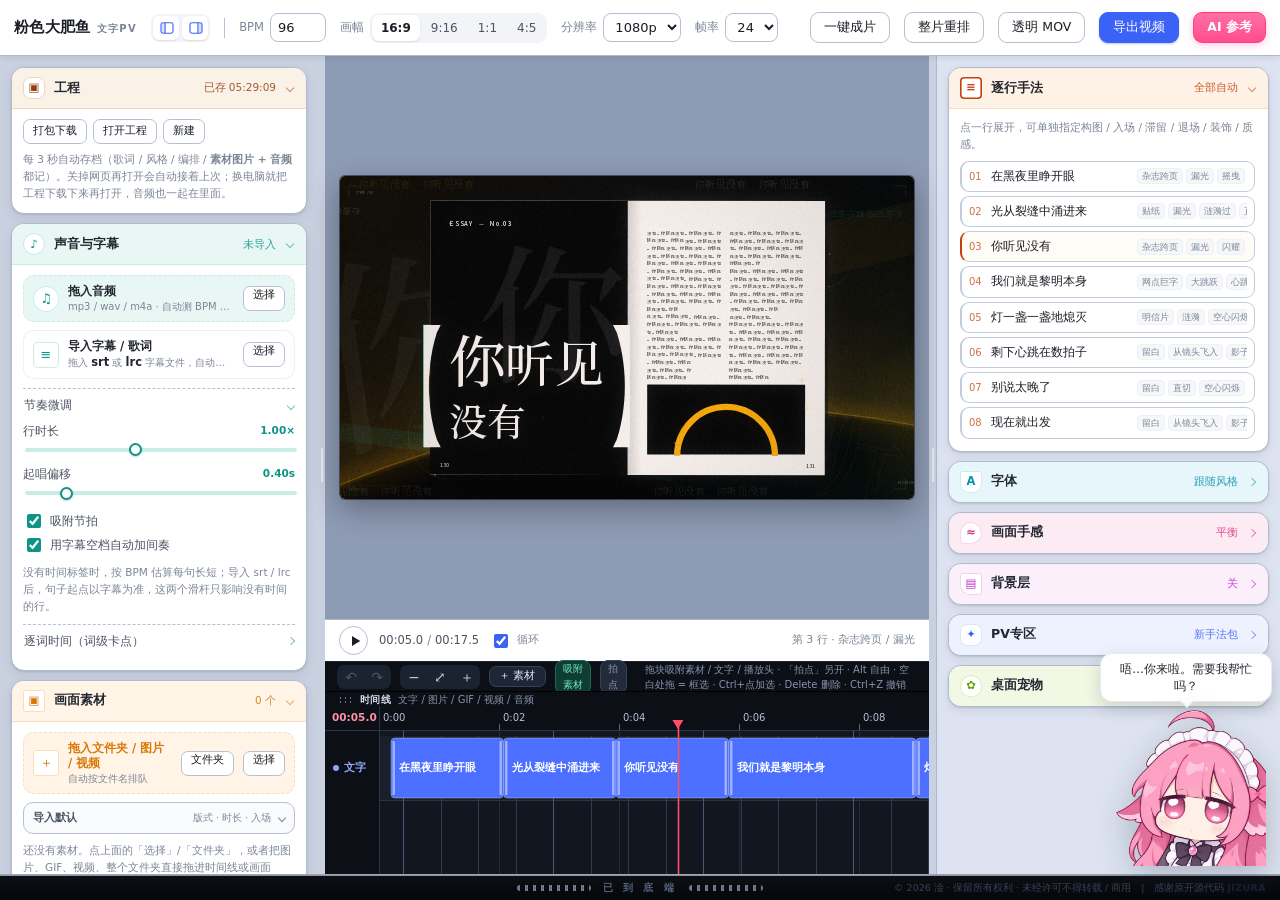
==== commit d74a54d6: "PV跟随主歌词/字幕/音频时长；去掉右栏歌词与音频；立绘改为不变形封面裁切" ====
--- a/index.html
+++ b/index.html
@@ -647,12 +647,10 @@
         <div class="row-btns"><button class="btn primary tiny" id="btnPvLoad">载入 PV 时间线</button><button class="btn tiny" id="btnPvExit">退出 PV</button></div>
         <div id="pvLive" hidden>
           <label class="pv-inline"><span>标题</span><input id="pvTitleMain" maxlength="16" value="明知故犯"></label>
-          <label class="pv-inline"><span>歌词（12 行）</span><textarea id="pvLyricsMain" rows="6"></textarea></label>
           <label class="pv-inline"><span>底部 staff（一行一条）</span><textarea id="pvCreditsMain" rows="4"></textarea></label>
           <div class="pv-slots-mini" id="pvSlotsMain"></div>
-          <div class="row-btns"><button class="btn tiny" id="btnPvAudioMain">导入音乐</button></div>
-        </div>
-        <p class="tip tight">载入后主时间线会变 12 段 PV 分镜；音频用主音频轨，立绘 7 个槽位逐张替换。</p>
+        </div>
+        <p class="tip tight">歌词 / 字幕 / 音乐统一用左侧「声音与字幕」导入；载入后主时间线会按真实音频与字幕时长变成 PV 分镜。立绘 7 个槽位逐张替换。</p>
       </div>
     </details>
 
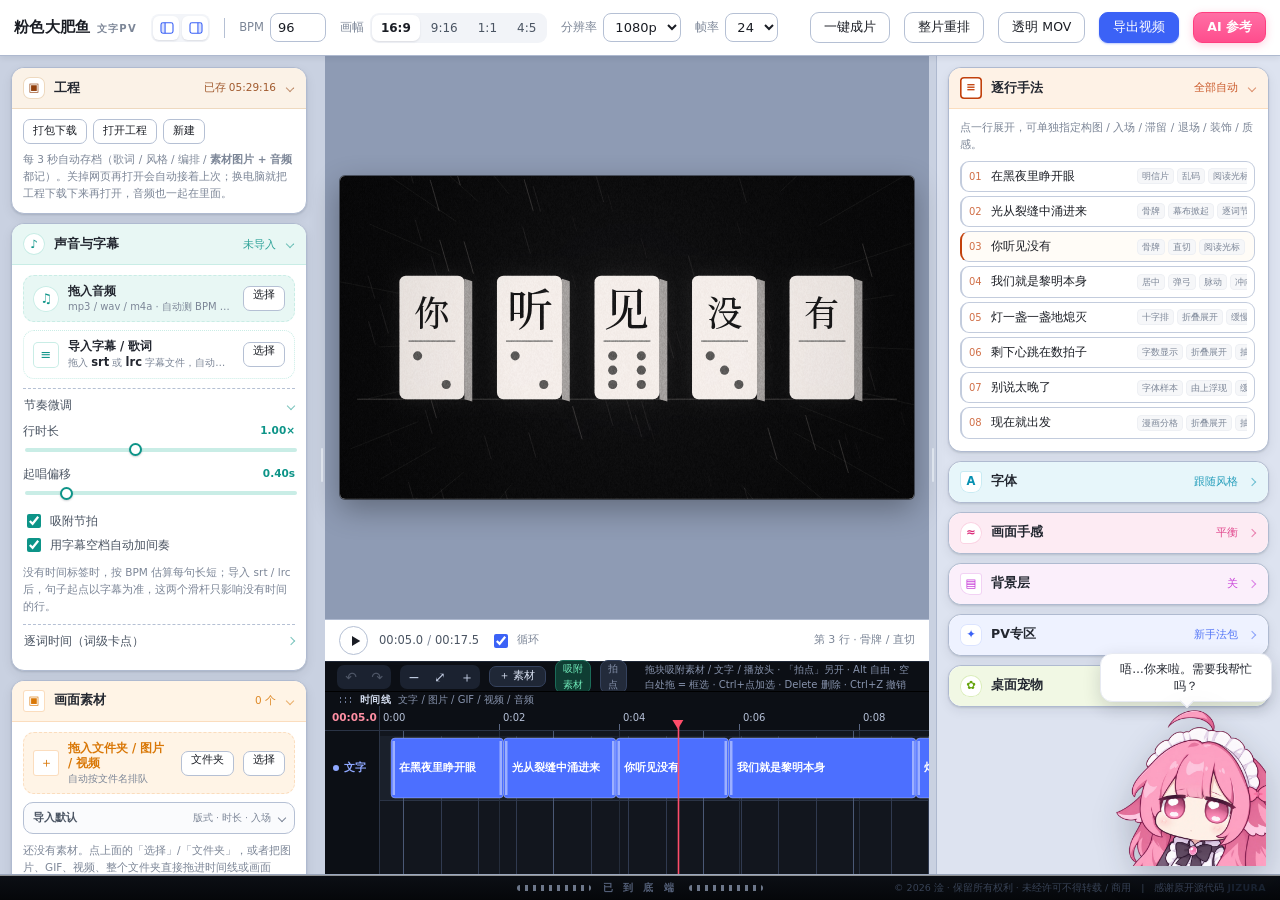
==== commit 170ed849: "PV歌词/时长跟随主字幕音频；6+立绘轨道；标题独立开关/位置；立绘半身不变形入框" ====
--- a/index.html
+++ b/index.html
@@ -647,6 +647,8 @@
         <div class="row-btns"><button class="btn primary tiny" id="btnPvLoad">载入 PV 时间线</button><button class="btn tiny" id="btnPvExit">退出 PV</button></div>
         <div id="pvLive" hidden>
           <label class="pv-inline"><span>标题</span><input id="pvTitleMain" maxlength="16" value="明知故犯"></label>
+          <label class="check pv-title-toggle"><input type="checkbox" id="pvTitleOn" checked> 显示标题（独立文字层）</label>
+          <div class="pv-title-pos"><label>X <input type="range" id="pvTitleX" min="8" max="92" value="50"></label><label>Y <input type="range" id="pvTitleY" min="8" max="88" value="22"></label></div>
           <label class="pv-inline"><span>底部 staff（一行一条）</span><textarea id="pvCreditsMain" rows="4"></textarea></label>
           <div class="pv-slots-mini" id="pvSlotsMain"></div>
         </div>
--- a/app/studio.css
+++ b/app/studio.css
@@ -801,3 +801,9 @@
 .pv-slot-mini img{width:100%;height:100%;object-fit:cover}
 .pv-slot-mini b{position:absolute;left:3px;top:2px;font-size:8px;background:rgba(255,255,255,.8);padding:0 2px;border-radius:2px;color:#6175C7}
 #btnPvExit{opacity:.55}
+
+.pv-title-toggle{display:flex;align-items:center;gap:5px;font-size:10.5px;margin:4px 0 5px;color:var(--ink-2)}
+.pv-title-toggle input{accent-color:var(--c)}
+.pv-title-pos{display:flex;gap:8px;margin:0 0 7px}
+.pv-title-pos label{flex:1;font-size:9px;color:var(--ink-3);display:flex;align-items:center;gap:4px}
+.pv-title-pos input{flex:1;min-width:0;accent-color:var(--c)}
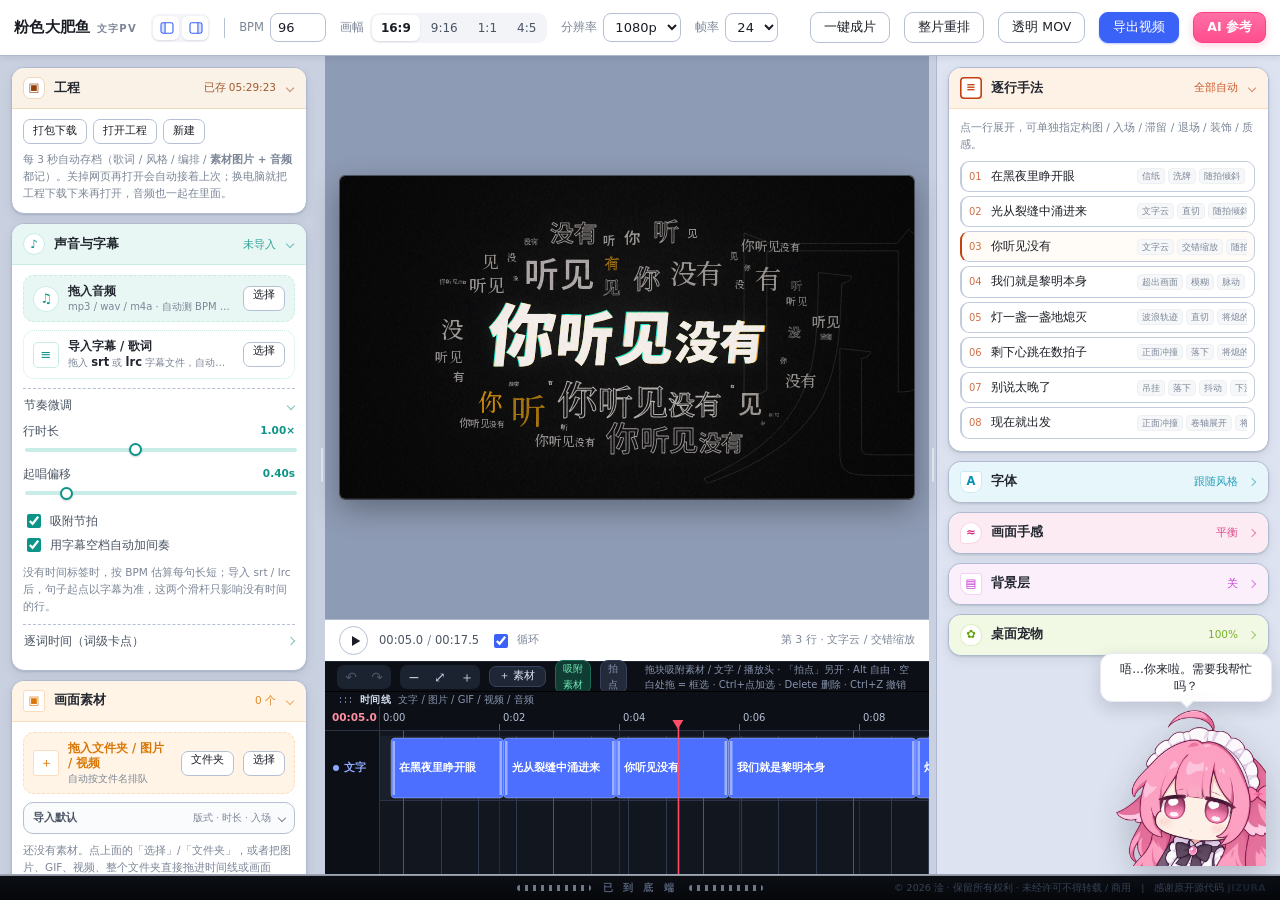
==== commit 11f1836e: "移除PV专区；修复文字拖动因 typeset lead 重复扣减导致整轨缩短/跳动" ====
--- a/index.html
+++ b/index.html
@@ -1,4 +1,4 @@
-<!doctype html>
+﻿<!doctype html>
 <html lang="zh-Hans">
 <head>
 <meta charset="utf-8">
@@ -634,28 +634,6 @@
       </div>
     </details>
 
-    <!-- PV 专区：高级手法库里的全新手法包 -->
-    <details class="card pv-card" data-tone="pv" data-fold="pv">
-      <summary class="ch">
-        <i class="ch-ico">✦</i>
-        <span class="ch-t">PV专区</span>
-        <span class="ch-s">新手法包</span>
-        <i class="ch-ar"></i>
-      </summary>
-      <div class="ch-body">
-        <p class="tip tight">44 秒蓝白网格字 PV：直接写进主时间线 / 主播放器，不是弹窗。转场 / 装饰 / 镜头是高级手法库里的 PV· 新手法。</p>
-        <div class="row-btns"><button class="btn primary tiny" id="btnPvLoad">载入 PV 时间线</button><button class="btn tiny" id="btnPvExit">退出 PV</button></div>
-        <div id="pvLive" hidden>
-          <label class="pv-inline"><span>标题</span><input id="pvTitleMain" maxlength="16" value="明知故犯"></label>
-          <label class="check pv-title-toggle"><input type="checkbox" id="pvTitleOn" checked> 显示标题（独立文字层）</label>
-          <div class="pv-title-pos"><label>X <input type="range" id="pvTitleX" min="8" max="92" value="50"></label><label>Y <input type="range" id="pvTitleY" min="8" max="88" value="22"></label></div>
-          <label class="pv-inline"><span>底部 staff（一行一条）</span><textarea id="pvCreditsMain" rows="4"></textarea></label>
-          <div class="pv-slots-mini" id="pvSlotsMain"></div>
-        </div>
-        <p class="tip tight">歌词 / 字幕 / 音乐统一用左侧「声音与字幕」导入；载入后主时间线会按真实音频与字幕时长变成 PV 分镜。立绘 7 个槽位逐张替换。</p>
-      </div>
-    </details>
-
     <!-- 桌面宠物 -->
     <details class="card" data-tone="pet" data-fold="pet">
       <summary class="ch">
@@ -746,10 +724,6 @@
 <script src="engine/18_sentence.js?v=2026110101"></script>
 <script src="engine/19_scene.js?v=2026110101"></script>
 <script src="engine/20_tail.js?v=2026110101"></script>
-<script src="app/pv_assets.js?v=2026110101"></script>
-<script src="app/pv_core.js?v=2026110101"></script>
-<script src="engine/21_pv.js?v=2026110101"></script>
-<script src="app/pv_pack.js?v=2026110101"></script>
 
 <!-- 中文标签 / 本机字体 / 界面 -->
 <script src="app/names_zh.js?v=2026110101"></script>
@@ -764,6 +738,3 @@
 <script src="app/ai_ref.js?v=2026110101"></script>
 </body>
 </html>
-
-
-
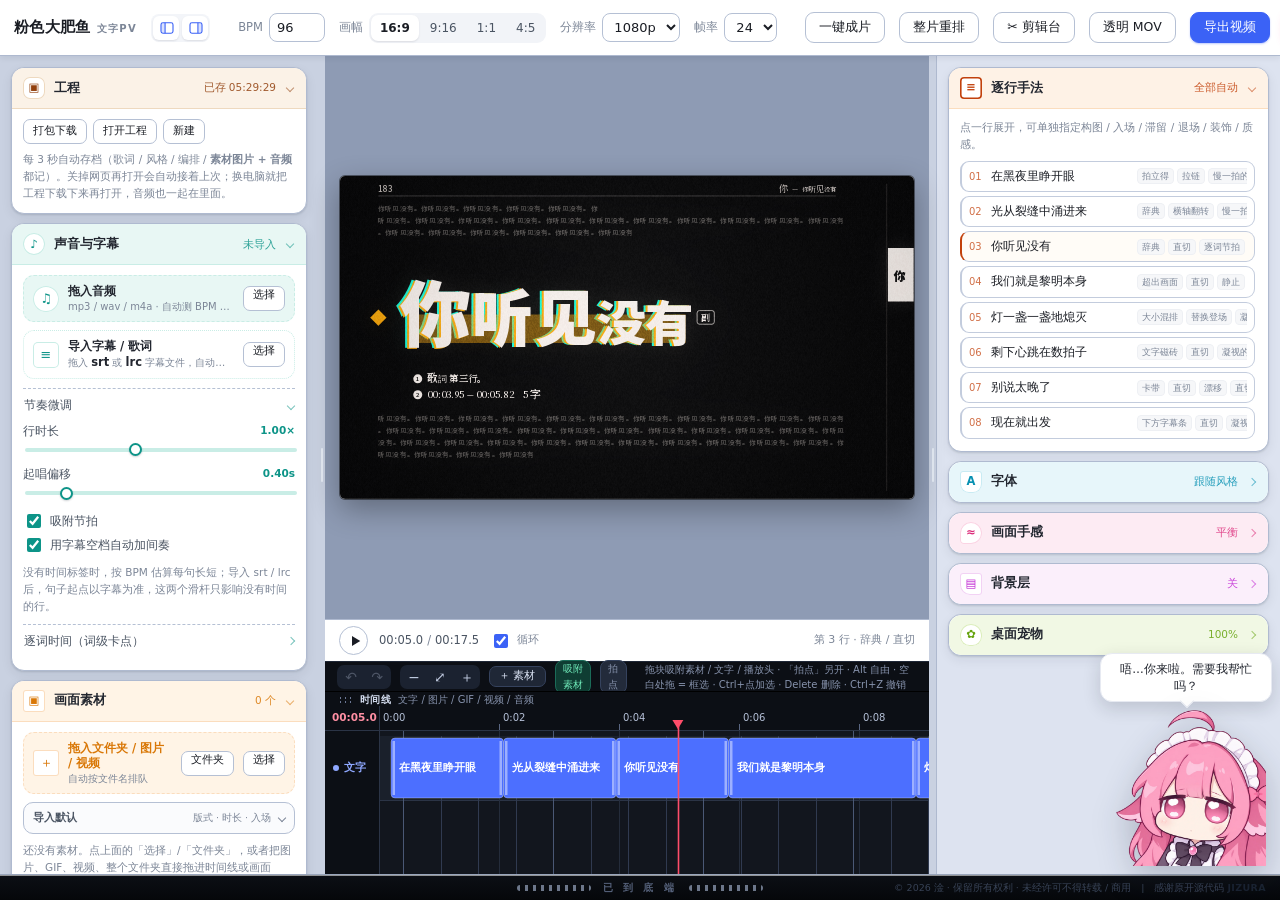
==== commit 5d0374a0: "新增剪辑台：多轨时间线、素材拖拽、手法库当效果、混音导出 MP4" ====
--- a/index.html
+++ b/index.html
@@ -1,17 +1,18 @@
-﻿<!doctype html>
+<!doctype html>
 <html lang="zh-Hans">
 <head>
 <meta charset="utf-8">
 <meta name="viewport" content="width=device-width, initial-scale=1">
-<title>粉色大肥鱼-文字PV — 词级编舞的重击 MAD / 文字 PV</title>
-<meta name="description" content="粉色大肥鱼-文字PV：词级编舞的文字 PV / 重击 MAD 工坊。10 个重击动作、内嵌中文字体、词级卡点与真实鼓点，浏览器里直接导出 MP4。">
-<meta property="og:title" content="粉色大肥鱼-文字PV — 词级编舞的重击 MAD">
-<meta property="og:description" content="把歌词做成词级编舞的文字 PV / 重击 MAD：逐字硬切、重击、穿字、残影、字距爆开，踩真实鼓点；内嵌字体，离线也能用。">
+<title>粉色大肥鱼-文字PV — 词级编舞的重击 MAD / 文字 PV / 剪辑台</title>
+<meta name="description" content="粉色大肥鱼-文字PV：词级编舞的文字 PV / 重击 MAD 工坊，内置多轨剪辑台（视频 / 图片 / 文字 / 音频），900+ 手法库当动画效果用，浏览器里直接导出带音频的 MP4。">
+<meta property="og:title" content="粉色大肥鱼-文字PV — 词级编舞的重击 MAD + 多轨剪辑台">
+<meta property="og:description" content="把歌词做成词级编舞的文字 PV / 重击 MAD，再用多轨剪辑台排素材、套手法、混音、导出 MP4；内嵌字体，离线也能用。">
 <meta property="og:type" content="website">
 <meta name="theme-color" content="#F7F8FA">
 <link rel="icon" href="[data-uri]">
-<link rel="stylesheet" href="app/embedded_fonts.css?v=2026102901">
-<link rel="stylesheet" href="app/studio.css?v=2026102901">
+<link rel="stylesheet" href="app/embedded_fonts.css?v=202610281949">
+<link rel="stylesheet" href="app/studio.css?v=202610281949">
+<link rel="stylesheet" href="app/editor.css?v=202610281949">
 </head>
 <body>
 
@@ -67,6 +68,7 @@
 
   <button class="btn ghost" id="btnOneShot" title="用完整高级手法库重新编排">一键成片</button>
   <button class="btn ghost" id="btnShuffleAll" title="换一整套编排（同样的字，不同的手法）">整片重排</button>
+  <button class="btn ghost" id="btnEditor" title="打开剪辑台：多轨时间线、素材拖拽、分割 / 波纹删除 / 转场 / 关键帧，手法库当动画效果用，导出带音频的 MP4">✂ 剪辑台</button>
   <button class="btn ghost" id="btnExportPNG" title="导出带透明通道的 MOV 视频，可导入剪映 / AE / PR 当透明素材（Alt+点击 = 导出 PNG 序列 zip）">透明 MOV</button>
   <button class="btn primary" id="btnExport">导出视频</button>
 </header>
@@ -661,6 +663,9 @@
 
 <div id="toast" class="toast" hidden></div>
 
+<!-- 剪辑台（NLE）：由 app/editor.js 构建界面，默认隐藏 -->
+<div id="ed"></div>
+
 <!-- 底端挡条：告诉这里到底了 -->
 <footer class="bottombar" id="bottombar" aria-hidden="true">
   <i class="bb-grip"></i>
@@ -670,71 +675,72 @@
 </footer>
 
 <!-- 引擎 -->
-<script src="vendor/mp4-muxer.min.js?v=2026110101"></script>
-<script src="engine/01_util.js?v=2026110101"></script>
-<script src="engine/02_fonts.js?v=2026110101"></script>
-<script src="engine/02b_lang.js?v=2026110101"></script>
-<script src="engine/03_text.js?v=2026110101"></script>
-<script src="engine/04_styles.js?v=2026110101"></script>
-<script src="engine/05_anim.js?v=2026110101"></script>
-<script src="engine/05b_registry.js?v=2026110101"></script>
-<script src="engine/06_layouts.js?v=2026110101"></script>
-<script src="engine/07_decor.js?v=2026110101"></script>
-<script src="engine/08_planner.js?v=2026110101"></script>
-<script src="engine/08b_omakase.js?v=2026110101"></script>
-<script src="engine/09_render.js?v=2026110101"></script>
-<script src="engine/10_audio.js?v=2026110101"></script>
-<script src="engine/11_export.js?v=2026110101"></script>
-<script src="engine/11p_bgcamB.js?v=2026110101"></script>
-<script src="engine/11p_decor.js?v=2026110101"></script>
-<script src="engine/11p_decorB.js?v=2026110101"></script>
-<script src="engine/11p_enter.js?v=2026110101"></script>
-<script src="engine/11p_enterB.js?v=2026110101"></script>
-<script src="engine/11p_exit.js?v=2026110101"></script>
-<script src="engine/11p_exitB.js?v=2026110101"></script>
-<script src="engine/11p_fxB.js?v=2026110101"></script>
-<script src="engine/11p_horror1.js?v=2026110101"></script>
-<script src="engine/11p_horror2.js?v=2026110101"></script>
-<script src="engine/11p_horror3.js?v=2026110101"></script>
-<script src="engine/11p_kinetic1.js?v=2026110101"></script>
-<script src="engine/11p_kinetic2.js?v=2026110101"></script>
-<script src="engine/11p_kinetic3.js?v=2026110101"></script>
-<script src="engine/11p_layoutsA.js?v=2026110101"></script>
-<script src="engine/11p_layoutsB.js?v=2026110101"></script>
-<script src="engine/11p_layoutsC.js?v=2026110101"></script>
-<script src="engine/11p_layoutsD.js?v=2026110101"></script>
-<script src="engine/11p_looks.js?v=2026110101"></script>
-<script src="engine/11p_styles.js?v=2026110101"></script>
-<script src="engine/11p_styles2.js?v=2026110101"></script>
-<script src="engine/11p_treattrans.js?v=2026110101"></script>
-<script src="engine/11p_typo1.js?v=2026110101"></script>
-<script src="engine/11p_typo2.js?v=2026110101"></script>
-<script src="engine/11p_typo3.js?v=2026110101"></script>
-<script src="engine/11q_sets.js?v=2026110101"></script>
-<script src="engine/11r_shapes.js?v=2026110101"></script>
-<script src="engine/11s_garnish.js?v=2026110101"></script>
-<script src="engine/11t_slotAtmosphere.js?v=2026110101"></script>
-<script src="engine/11z_more.js?v=2026110101"></script>
-<script src="engine/12_slot.js?v=2026110101"></script>
-<script src="engine/13_frames.js?v=2026110101"></script>
-<script src="engine/14_spec.js?v=2026110101"></script>
-<script src="engine/16_journal.js?v=2026110101"></script>
-<script src="engine/15_mad.js?v=2026110101"></script>
-<script src="engine/17_stage.js?v=2026110101"></script>
-<script src="engine/18_sentence.js?v=2026110101"></script>
-<script src="engine/19_scene.js?v=2026110101"></script>
-<script src="engine/20_tail.js?v=2026110101"></script>
+<script src="vendor/mp4-muxer.min.js?v=202610281949"></script>
+<script src="engine/01_util.js?v=202610281949"></script>
+<script src="engine/02_fonts.js?v=202610281949"></script>
+<script src="engine/02b_lang.js?v=202610281949"></script>
+<script src="engine/03_text.js?v=202610281949"></script>
+<script src="engine/04_styles.js?v=202610281949"></script>
+<script src="engine/05_anim.js?v=202610281949"></script>
+<script src="engine/05b_registry.js?v=202610281949"></script>
+<script src="engine/06_layouts.js?v=202610281949"></script>
+<script src="engine/07_decor.js?v=202610281949"></script>
+<script src="engine/08_planner.js?v=202610281949"></script>
+<script src="engine/08b_omakase.js?v=202610281949"></script>
+<script src="engine/09_render.js?v=202610281949"></script>
+<script src="engine/10_audio.js?v=202610281949"></script>
+<script src="engine/11_export.js?v=202610281949"></script>
+<script src="engine/11p_bgcamB.js?v=202610281949"></script>
+<script src="engine/11p_decor.js?v=202610281949"></script>
+<script src="engine/11p_decorB.js?v=202610281949"></script>
+<script src="engine/11p_enter.js?v=202610281949"></script>
+<script src="engine/11p_enterB.js?v=202610281949"></script>
+<script src="engine/11p_exit.js?v=202610281949"></script>
+<script src="engine/11p_exitB.js?v=202610281949"></script>
+<script src="engine/11p_fxB.js?v=202610281949"></script>
+<script src="engine/11p_horror1.js?v=202610281949"></script>
+<script src="engine/11p_horror2.js?v=202610281949"></script>
+<script src="engine/11p_horror3.js?v=202610281949"></script>
+<script src="engine/11p_kinetic1.js?v=202610281949"></script>
+<script src="engine/11p_kinetic2.js?v=202610281949"></script>
+<script src="engine/11p_kinetic3.js?v=202610281949"></script>
+<script src="engine/11p_layoutsA.js?v=202610281949"></script>
+<script src="engine/11p_layoutsB.js?v=202610281949"></script>
+<script src="engine/11p_layoutsC.js?v=202610281949"></script>
+<script src="engine/11p_layoutsD.js?v=202610281949"></script>
+<script src="engine/11p_looks.js?v=202610281949"></script>
+<script src="engine/11p_styles.js?v=202610281949"></script>
+<script src="engine/11p_styles2.js?v=202610281949"></script>
+<script src="engine/11p_treattrans.js?v=202610281949"></script>
+<script src="engine/11p_typo1.js?v=202610281949"></script>
+<script src="engine/11p_typo2.js?v=202610281949"></script>
+<script src="engine/11p_typo3.js?v=202610281949"></script>
+<script src="engine/11q_sets.js?v=202610281949"></script>
+<script src="engine/11r_shapes.js?v=202610281949"></script>
+<script src="engine/11s_garnish.js?v=202610281949"></script>
+<script src="engine/11t_slotAtmosphere.js?v=202610281949"></script>
+<script src="engine/11z_more.js?v=202610281949"></script>
+<script src="engine/12_slot.js?v=202610281949"></script>
+<script src="engine/13_frames.js?v=202610281949"></script>
+<script src="engine/14_spec.js?v=202610281949"></script>
+<script src="engine/16_journal.js?v=202610281949"></script>
+<script src="engine/15_mad.js?v=202610281949"></script>
+<script src="engine/17_stage.js?v=202610281949"></script>
+<script src="engine/18_sentence.js?v=202610281949"></script>
+<script src="engine/19_scene.js?v=202610281949"></script>
+<script src="engine/20_tail.js?v=202610281949"></script>
 
 <!-- 中文标签 / 本机字体 / 界面 -->
-<script src="app/names_zh.js?v=2026110101"></script>
-<script src="app/labels_zh.js?v=2026110101"></script>
-<script src="app/local_fonts.js?v=2026110101"></script>
-<script src="app/mov_muxer.js?v=2026110101"></script>
-<script src="app/zip.js?v=2026110101"></script>
-<script src="app/project_io.js?v=2026110101"></script>
-<script src="app/studio.js?v=2026110101"></script>
-<script src="app/pet.js?v=2026110101"></script>
-<script src="app/catalog.js?v=2026110101"></script>
-<script src="app/ai_ref.js?v=2026110101"></script>
+<script src="app/names_zh.js?v=202610281949"></script>
+<script src="app/labels_zh.js?v=202610281949"></script>
+<script src="app/local_fonts.js?v=202610281949"></script>
+<script src="app/mov_muxer.js?v=202610281949"></script>
+<script src="app/zip.js?v=202610281949"></script>
+<script src="app/project_io.js?v=202610281949"></script>
+<script src="app/studio.js?v=202610281949"></script>
+<script src="app/pet.js?v=202610281949"></script>
+<script src="app/catalog.js?v=202610281949"></script>
+<script src="app/ai_ref.js?v=202610281949"></script>
+<script src="app/editor.js?v=202610281949"></script>
 </body>
 </html>
--- a/app/editor.css
+++ b/app/editor.css
@@ -0,0 +1,429 @@
+/* ============================================================
+   字面工房 · 剪辑台（NLE）
+   深色专业剪辑界面：素材库 / 监视器 / 多轨时间线 / 属性面板
+   ============================================================ */
+
+#ed {
+  --ed-bg: #0a0c11;
+  --ed-panel: #12161f;
+  --ed-panel2: #171c27;
+  --ed-line: #232b3a;
+  --ed-line2: #2e3849;
+  --ed-ink: #e9eef7;
+  --ed-dim: #8b96ab;
+  --ed-dim2: #626d82;
+  --ed-accent: #ff6a2b;
+  --ed-accent2: #38e1c6;
+  --ed-blue: #5b8cff;
+  --ed-green: #22c55e;
+  --ed-yellow: #f5a524;
+  --ed-purple: #a855f7;
+  --ed-pink: #ff4d8d;
+  --ed-red: #ef4444;
+  position: fixed; inset: 0; z-index: 400;
+  display: none; flex-direction: column;
+  background: var(--ed-bg); color: var(--ed-ink);
+  font: 13px/1.5 system-ui, -apple-system, "Segoe UI", "Microsoft YaHei", sans-serif;
+  -webkit-font-smoothing: antialiased;
+  user-select: none;
+}
+body.ed-open { overflow: hidden; }
+body.ed-open #ed { display: flex; }
+
+/* ───────── 顶栏 ───────── */
+.ed-top {
+  flex: 0 0 50px; height: 50px; display: flex; align-items: center; gap: 8px;
+  padding: 0 12px; background: linear-gradient(#181d28, #12161f);
+  border-bottom: 1px solid var(--ed-line); box-shadow: 0 1px 0 #000;
+  position: relative; z-index: 5;
+}
+.ed-logo {
+  display: flex; align-items: center; gap: 7px; padding-right: 10px; margin-right: 2px;
+  border-right: 1px solid var(--ed-line); height: 26px;
+}
+.ed-logo i {
+  width: 20px; height: 20px; border-radius: 6px;
+  background: linear-gradient(140deg, var(--ed-accent), #ff2d78);
+  display: grid; place-items: center; color: #fff; font-style: normal; font-size: 12px; font-weight: 800;
+  box-shadow: 0 0 14px rgba(255, 106, 43, .45);
+}
+.ed-logo b { font-size: 13.5px; letter-spacing: .04em; }
+.ed-logo span { font-size: 10px; color: var(--ed-dim2); letter-spacing: .12em; }
+.ed-name {
+  background: transparent; border: 1px solid transparent; border-radius: 6px;
+  color: var(--ed-ink); font: 600 13px/1 inherit; padding: 5px 7px; width: 170px; outline: none;
+}
+.ed-name:hover { border-color: var(--ed-line2); }
+.ed-name:focus { border-color: var(--ed-accent); background: #0d1017; }
+
+.ed-top .grp { display: flex; align-items: center; gap: 4px; }
+.ed-top .sep { width: 1px; height: 22px; background: var(--ed-line); margin: 0 4px; }
+.ed-top label.f { display: flex; align-items: center; gap: 5px; font-size: 11px; color: var(--ed-dim); }
+.ed-top .grow { flex: 1; }
+
+/* 按钮 */
+.ed-btn {
+  height: 28px; padding: 0 11px; display: inline-flex; align-items: center; gap: 5px;
+  border: 1px solid var(--ed-line2); border-radius: 7px; background: #1b2130; color: #d7def0;
+  font: 500 12px/1 inherit; cursor: pointer; white-space: nowrap; transition: .12s;
+}
+.ed-btn:hover { background: #232b3d; border-color: #3a465c; color: #fff; }
+.ed-btn:active { transform: translateY(1px); }
+.ed-btn[disabled] { opacity: .38; cursor: default; }
+.ed-btn.primary {
+  background: linear-gradient(180deg, #ff7f43, #f2540f); border-color: #ff8a52; color: #fff;
+  box-shadow: 0 2px 10px rgba(242, 84, 15, .3);
+}
+.ed-btn.primary:hover { background: linear-gradient(180deg, #ff8f59, #ff611c); }
+.ed-btn.ghost { background: transparent; border-color: var(--ed-line); color: var(--ed-dim); }
+.ed-btn.ghost:hover { color: #fff; border-color: #3a465c; background: #1b2130; }
+.ed-btn.sm { height: 24px; padding: 0 8px; font-size: 11.5px; border-radius: 6px; }
+.ed-btn.icon { width: 28px; padding: 0; justify-content: center; font-size: 14px; }
+.ed-btn.sm.icon { width: 24px; }
+
+.ed-ico { display: inline-flex; width: 15px; height: 15px; align-items: center; justify-content: center; }
+.ed-ico svg { width: 100%; height: 100%; fill: none; stroke: currentColor; stroke-width: 1.5; }
+
+/* 小分段 */
+.ed-seg { display: inline-flex; background: #0e1219; border: 1px solid var(--ed-line); border-radius: 7px; padding: 2px; gap: 2px; }
+.ed-seg button {
+  height: 22px; padding: 0 9px; border: 0; border-radius: 5px; background: transparent;
+  color: var(--ed-dim); font: 500 11.5px/1 inherit; cursor: pointer;
+}
+.ed-seg button:hover { color: #fff; background: #1b2230; }
+.ed-seg button.on { background: #2d3852; color: #fff; box-shadow: inset 0 0 0 1px #40507a; }
+
+/* ───────── 主体三栏 ───────── */
+.ed-main { flex: 1; min-height: 0; display: flex; }
+.ed-side { display: flex; flex-direction: column; background: var(--ed-panel); min-height: 0; }
+.ed-left { flex: 0 0 252px; border-right: 1px solid var(--ed-line); }
+.ed-right { flex: 0 0 328px; border-left: 1px solid var(--ed-line); }
+.ed-center { flex: 1; min-width: 0; display: flex; flex-direction: column; background: #06080c; }
+
+.ed-side-head {
+  flex: 0 0 38px; height: 38px; display: flex; align-items: center; gap: 6px; padding: 0 10px;
+  border-bottom: 1px solid var(--ed-line); background: var(--ed-panel2);
+}
+.ed-side-head b { font-size: 12px; letter-spacing: .06em; color: #cfd8ea; font-weight: 600; }
+.ed-side-head .sp { flex: 1; }
+
+.ed-tabs { display: flex; gap: 2px; padding: 4px 6px 0; background: var(--ed-panel2); border-bottom: 1px solid var(--ed-line); }
+.ed-tab {
+  flex: 1; height: 30px; border: 0; border-radius: 6px 6px 0 0; background: transparent;
+  color: var(--ed-dim); font: 500 12px/1 inherit; cursor: pointer; border-bottom: 2px solid transparent;
+}
+.ed-tab:hover { color: #fff; }
+.ed-tab.on { color: #fff; background: var(--ed-panel); border-bottom-color: var(--ed-accent); }
+
+/* ───────── 素材库 ───────── */
+.ed-bin-body { flex: 1; min-height: 0; overflow: auto; padding: 8px; }
+.ed-bin-empty {
+  margin: 10px 4px; padding: 22px 14px; border: 1px dashed #2f3a4e; border-radius: 10px;
+  text-align: center; color: var(--ed-dim2); font-size: 12px; line-height: 1.7;
+}
+.ed-bin-empty b { color: var(--ed-dim); }
+.ed-drop-hot { border-color: var(--ed-accent) !important; background: rgba(255, 106, 43, .07) !important; }
+
+.ed-assets { display: grid; grid-template-columns: 1fr 1fr; gap: 7px; }
+.ed-asset {
+  position: relative; border-radius: 8px; overflow: hidden; background: #0c0f16;
+  border: 1px solid var(--ed-line); cursor: grab; transition: .12s; aspect-ratio: 16 / 10;
+  display: flex; flex-direction: column; justify-content: flex-end;
+}
+.ed-asset:hover { border-color: var(--ed-accent); transform: translateY(-1px); }
+.ed-asset:active { cursor: grabbing; }
+.ed-asset .th { position: absolute; inset: 0; background: #0c0f16 center/cover no-repeat; opacity: .92; }
+.ed-asset .th.audio {
+  display: grid; place-items: center; background: linear-gradient(145deg, #0d2b24, #0a1a18);
+  color: #52e3b4; font-size: 18px; font-weight: 700;
+}
+.ed-asset .nm {
+  position: relative; z-index: 1; padding: 12px 5px 3px; font-size: 10.5px; color: #dfe6f3;
+  background: linear-gradient(transparent, rgba(4, 6, 10, .92) 55%); white-space: nowrap;
+  overflow: hidden; text-overflow: ellipsis;
+}
+.ed-asset .tag {
+  position: absolute; top: 4px; left: 4px; z-index: 2; height: 15px; padding: 0 5px;
+  border-radius: 4px; font-size: 9px; line-height: 15px; font-weight: 700; color: #06080c;
+  background: var(--ed-yellow); letter-spacing: .04em;
+}
+.ed-asset .tag.video { background: var(--ed-purple); color: #fff; }
+.ed-asset .tag.audio { background: var(--ed-green); }
+.ed-asset .dur { position: absolute; right: 4px; bottom: 4px; z-index: 2; font-size: 9px; color: #fff; background: rgba(0, 0, 0, .6); border-radius: 3px; padding: 0 4px; }
+.ed-asset .x {
+  position: absolute; top: 3px; right: 3px; z-index: 3; width: 18px; height: 18px; border-radius: 50%;
+  border: 0; background: rgba(0, 0, 0, .55); color: #fff; font-size: 12px; cursor: pointer; opacity: 0;
+  transition: .1s; line-height: 1;
+}
+.ed-asset:hover .x { opacity: 1; }
+.ed-asset .x:hover { background: var(--ed-red); }
+
+.ed-gen { display: grid; grid-template-columns: 1fr 1fr; gap: 6px; margin-bottom: 8px; }
+.ed-gen button {
+  height: 52px; border: 1px solid var(--ed-line); border-radius: 9px; background: #10141c;
+  color: var(--ed-dim); font: 500 11.5px/1.35 inherit; cursor: pointer; display: flex;
+  flex-direction: column; align-items: center; justify-content: center; gap: 4px; transition: .12s;
+}
+.ed-gen button:hover { border-color: var(--ed-accent); color: #fff; background: #1a1f2b; }
+.ed-gen button i { font-style: normal; font-size: 16px; }
+
+/* ───────── 监视器 ───────── */
+.ed-mon-wrap { flex: 1; min-height: 0; display: flex; flex-direction: column; }
+.ed-mon {
+  flex: 1; min-height: 120px; position: relative; display: flex; align-items: center; justify-content: center;
+  padding: 12px; overflow: hidden; background:
+    radial-gradient(120% 100% at 50% 0%, #0c1018 0%, #05070b 100%);
+}
+#edView {
+  display: block; background: #000; border-radius: 3px;
+  box-shadow: 0 0 0 1px #262e3d, 0 12px 40px rgba(0, 0, 0, .65);
+  cursor: default;
+}
+.ed-mon-badge {
+  position: absolute; left: 20px; top: 16px; display: flex; gap: 6px; align-items: center;
+  font-size: 10px; letter-spacing: .1em; color: var(--ed-dim2); pointer-events: none;
+}
+.ed-mon-badge b { color: var(--ed-accent2); font-weight: 600; }
+.ed-mon-tools { position: absolute; right: 16px; top: 12px; display: flex; gap: 5px; }
+.ed-mon-tools button {
+  width: 26px; height: 24px; border-radius: 6px; border: 1px solid var(--ed-line);
+  background: rgba(16, 20, 28, .85); color: var(--ed-dim); cursor: pointer; font-size: 11px;
+}
+.ed-mon-tools button:hover { color: #fff; border-color: #3a465c; }
+.ed-mon-hint {
+  position: absolute; left: 50%; top: 50%; transform: translate(-50%, -50%);
+  color: #5c6879; font-size: 12px; letter-spacing: .04em; pointer-events: none;
+  background: rgba(8, 11, 16, .72); padding: 7px 14px; border-radius: 18px;
+  border: 1px dashed #27303f;
+}
+
+/* 播放条 */
+.ed-play {
+  flex: 0 0 46px; height: 46px; display: flex; align-items: center; gap: 9px; padding: 0 14px;
+  background: var(--ed-panel); border-top: 1px solid var(--ed-line);
+}
+.ed-play .go {
+  width: 34px; height: 34px; border-radius: 50%; border: 1px solid #38445a; background: #1b2230;
+  color: #e9eef7; display: grid; place-items: center; cursor: pointer; transition: .12s; flex: none;
+}
+.ed-play .go:hover { border-color: var(--ed-accent); color: var(--ed-accent); }
+.ed-play .go.on { background: var(--ed-accent); border-color: var(--ed-accent); color: #fff; box-shadow: 0 0 16px rgba(255, 106, 43, .45); }
+.ed-time {
+  font: 600 12.5px/1 "SFMono-Regular", Consolas, monospace; color: #cfd8ea;
+  font-variant-numeric: tabular-nums; display: flex; gap: 5px; align-items: center;
+}
+.ed-time .now { color: #fff; }
+.ed-time .sep { color: #49556b; }
+.ed-time .all { color: var(--ed-dim); }
+.ed-frame { font-size: 10px; color: var(--ed-dim2); font-variant-numeric: tabular-nums; }
+.ed-play .grow { flex: 1; }
+.ed-vol { display: flex; align-items: center; gap: 6px; color: var(--ed-dim); }
+
+/* ───────── 时间线 ───────── */
+.ed-tl {
+  flex: 0 0 336px; height: 336px; min-height: 132px; display: flex; flex-direction: column;
+  background: #0c1017; border-top: 1px solid #000; position: relative;
+}
+.ed-tl-grip {
+  position: absolute; left: 0; right: 0; top: -5px; height: 10px; cursor: ns-resize; z-index: 4;
+}
+.ed-tl-grip::after {
+  content: ""; position: absolute; left: 50%; top: 3px; width: 40px; height: 4px; margin-left: -20px;
+  border-radius: 3px; background: #2b3446; opacity: 0; transition: .15s;
+}
+.ed-tl-grip:hover::after { opacity: 1; background: var(--ed-accent); }
+
+.ed-tl-bar {
+  flex: 0 0 34px; height: 34px; display: flex; align-items: center; gap: 5px; padding: 0 9px;
+  background: #10141c; border-bottom: 1px solid var(--ed-line);
+}
+.ed-tl-bar .grow { flex: 1; }
+.ed-tool {
+  height: 24px; min-width: 26px; padding: 0 6px; border-radius: 6px; border: 1px solid transparent;
+  background: #1a202c; color: #b8c2d6; font: 500 11px/1 inherit; cursor: pointer;
+  display: inline-flex; align-items: center; justify-content: center; gap: 3px;
+  white-space: nowrap; flex: 0 0 auto;
+}
+.ed-tool:hover { background: #242d3d; color: #fff; }
+.ed-tool.on { color: #ffd9c7; background: #3a2115; border-color: #6d3a1e; }
+.ed-tool[disabled] { opacity: .35; cursor: default; }
+.ed-tool.sep-l { margin-left: 6px; }
+.ed-zoom { flex: 0 0 92px; width: 92px; accent-color: var(--ed-accent); }
+.ed-tl-scroll { position: absolute; inset: 34px 0 0 0; overflow: auto; scrollbar-width: thin; }
+.ed-tl-scroll::-webkit-scrollbar { width: 11px; height: 10px; }
+.ed-tl-scroll::-webkit-scrollbar-thumb { background: #333e52; border-radius: 10px; border: 2px solid #0c1017; }
+.ed-tl-scroll::-webkit-scrollbar-thumb:hover { background: #46546e; }
+.ed-tl-scroll::-webkit-scrollbar-track { background: #070a0f; }
+.ed-tl-inner { position: relative; width: 1px; height: 1px; }
+#edTl { position: absolute; left: 0; top: 34px; display: block; z-index: 2; touch-action: none; }
+.ed-tl-hint {
+  position: absolute; left: 150px; bottom: 4px; z-index: 3; font-size: 10px; color: #4d586d;
+  pointer-events: none; white-space: nowrap;
+}
+
+/* ───────── 属性面板 ───────── */
+.ed-insp { flex: 1; min-height: 0; display: flex; flex-direction: column; }
+.ed-insp-head {
+  flex: 0 0 42px; height: 42px; display: flex; align-items: center; gap: 7px; padding: 0 10px;
+  border-bottom: 1px solid var(--ed-line); background: var(--ed-panel2);
+}
+.ed-insp-head .dot { width: 8px; height: 8px; border-radius: 2px; background: var(--ed-blue); flex: none; }
+.ed-insp-head .nm { flex: 1; min-width: 0; font-size: 12px; font-weight: 600; color: #dbe3f2; white-space: nowrap; overflow: hidden; text-overflow: ellipsis; }
+.ed-insp-head .kd { font-size: 9.5px; color: var(--ed-dim2); letter-spacing: .06em; }
+.ed-insp-tabs { display: flex; gap: 2px; padding: 4px 6px 0; background: var(--ed-panel2); border-bottom: 1px solid var(--ed-line); }
+.ed-insp-body { flex: 1; min-height: 0; overflow: auto; padding: 10px; }
+.ed-insp-body::-webkit-scrollbar { width: 9px; }
+.ed-insp-body::-webkit-scrollbar-thumb { background: #2f3a4e; border-radius: 6px; border: 2px solid var(--ed-panel); }
+
+.ed-empty-insp { color: var(--ed-dim2); font-size: 12px; line-height: 1.9; padding: 8px 2px; }
+.ed-empty-insp b { color: var(--ed-dim); }
+.ed-empty-insp kbd {
+  display: inline-block; min-width: 16px; padding: 0 4px; margin: 0 1px; border-radius: 4px;
+  background: #1b2230; border: 1px solid #2f3a4e; color: #c3cde3; font: 11px/17px monospace; text-align: center;
+}
+
+.ed-sec { border: 1px solid var(--ed-line); border-radius: 9px; background: #10141c; margin-bottom: 9px; overflow: hidden; }
+.ed-sec > h4 {
+  margin: 0; height: 30px; display: flex; align-items: center; gap: 6px; padding: 0 10px;
+  font-size: 11px; font-weight: 600; letter-spacing: .08em; color: #9fb0cc; background: #151a24;
+  border-bottom: 1px solid var(--ed-line);
+}
+.ed-sec > h4 .sp { flex: 1; }
+.ed-sec > h4 small { font-weight: 400; letter-spacing: 0; color: var(--ed-dim2); font-size: 10px; }
+.ed-sec-body { padding: 9px 10px 11px; }
+.ed-sec.collapsed > .ed-sec-body { display: none; }
+
+.ed-row { display: flex; align-items: center; gap: 7px; margin-bottom: 8px; }
+.ed-row:last-child { margin-bottom: 0; }
+.ed-row > label { flex: 0 0 auto; font-size: 11.5px; color: var(--ed-dim); white-space: nowrap; }
+.ed-row .grow { flex: 1; }
+.ed-row.two > * { flex: 1; min-width: 0; }
+
+.ed-slider { margin-bottom: 9px; }
+.ed-slider:last-child { margin-bottom: 0; }
+.ed-slider .lab { display: flex; align-items: center; gap: 6px; font-size: 11.5px; color: var(--ed-dim); margin-bottom: 3px; }
+.ed-slider .lab b { margin-left: auto; color: #cdd7ea; font: 600 11px/1 "SFMono-Regular", Consolas, monospace; }
+.ed-slider input[type=range] { width: 100%; accent-color: var(--ed-accent); height: 14px; }
+
+.ed-in, .ed-sel, .ed-ta {
+  width: 100%; background: #0b0e14; border: 1px solid #2a3344; border-radius: 6px; color: #e3e9f4;
+  font: 12px/1.45 inherit; padding: 6px 7px; outline: none; min-width: 0;
+}
+.ed-in:focus, .ed-sel:focus, .ed-ta:focus { border-color: var(--ed-accent); }
+.ed-in[type=number] { font-variant-numeric: tabular-nums; }
+.ed-ta { resize: vertical; min-height: 62px; line-height: 1.6; }
+.ed-sel { height: 28px; padding: 0 6px; cursor: pointer; }
+.ed-sel option { background: #12161f; }
+.ed-in[type=color] { height: 30px; padding: 3px; cursor: pointer; }
+.ed-in[type=color]::-webkit-color-swatch-wrapper { padding: 0; }
+.ed-in[type=color]::-webkit-color-swatch { border: 0; border-radius: 4px; }
+
+.ed-chips { display: flex; flex-wrap: wrap; gap: 4px; }
+.ed-chip {
+  height: 22px; padding: 0 7px; border-radius: 6px; border: 1px solid #2a3344; background: #0e1219;
+  color: var(--ed-dim); font: 11px/1 inherit; cursor: pointer;
+}
+.ed-chip:hover { color: #fff; border-color: #3c4a62; }
+.ed-chip.on { background: #2b1c12; border-color: #7a3f1c; color: #ffc7a6; }
+
+.ed-kfbar { display: flex; align-items: center; gap: 4px; flex-wrap: wrap; }
+.ed-kfbar .ed-btn { height: 24px; padding: 0 7px; font-size: 11px; }
+.ed-kfnote { font-size: 10.5px; color: var(--ed-dim2); margin-top: 6px; line-height: 1.6; }
+
+/* 手法库列表 */
+.ed-lib { max-height: 224px; overflow: auto; border: 1px solid #263044; border-radius: 7px; background: #0b0e14; }
+.ed-lib::-webkit-scrollbar { width: 8px; }
+.ed-lib::-webkit-scrollbar-thumb { background: #2f3a4e; border-radius: 6px; }
+.ed-lib-g { position: sticky; top: 0; background: #151a24; color: #93a3bf; font: 600 10px/1 inherit; letter-spacing: .1em; padding: 5px 7px; border-bottom: 1px solid #263044; z-index: 1; }
+.ed-lib-i {
+  display: flex; align-items: center; gap: 6px; padding: 4px 7px; font-size: 11.5px; color: #c3cde3;
+  cursor: pointer; border-bottom: 1px solid #151b26;
+}
+.ed-lib-i:hover { background: #1a2230; color: #fff; }
+.ed-lib-i.on { background: #2b1c12; color: #ffc7a6; }
+.ed-lib-i code { margin-left: auto; font-size: 9px; color: #4d586d; }
+.ed-lib-search { display: flex; gap: 5px; margin-bottom: 6px; }
+.ed-lib-search .ed-in { height: 26px; }
+
+/* 素材/片段摘要 */
+.ed-cliphead { display: flex; align-items: center; gap: 8px; margin-bottom: 9px; }
+.ed-cliphead .ic {
+  width: 34px; height: 34px; border-radius: 7px; display: grid; place-items: center; flex: none;
+  background: #1b2230; color: var(--ed-blue); font-size: 15px; border: 1px solid #2c3647;
+}
+.ed-cliphead .meta { min-width: 0; flex: 1; }
+.ed-cliphead .meta b { display: block; font-size: 12px; color: #e6ecf7; white-space: nowrap; overflow: hidden; text-overflow: ellipsis; }
+.ed-cliphead .meta small { font-size: 10px; color: var(--ed-dim2); }
+
+/* 时间输入 */
+.ed-tin { display: flex; align-items: center; gap: 4px; }
+.ed-tin input {
+  width: 100%; background: #0b0e14; border: 1px solid #2a3344; border-radius: 5px; color: #dfe6f3;
+  font: 11.5px/1 "SFMono-Regular", Consolas, monospace; padding: 5px 4px; text-align: center; outline: none;
+}
+.ed-tin input:focus { border-color: var(--ed-accent); }
+
+/* ───────── 弹层 ───────── */
+.ed-modal {
+  position: fixed; inset: 0; z-index: 500; display: none; align-items: center; justify-content: center;
+  background: rgba(3, 5, 9, .72); backdrop-filter: blur(3px);
+}
+.ed-modal.on { display: flex; }
+.ed-modal-box {
+  width: min(560px, calc(100vw - 48px)); max-height: calc(100vh - 80px); overflow: auto;
+  background: #12161f; border: 1px solid #2b3548; border-radius: 14px; padding: 18px 20px;
+  box-shadow: 0 24px 70px rgba(0, 0, 0, .65);
+}
+.ed-modal-box h3 { margin: 0 0 4px; font-size: 15px; color: #fff; }
+.ed-modal-box p { margin: 0 0 12px; font-size: 12px; color: var(--ed-dim); line-height: 1.7; }
+.ed-prog { height: 7px; border-radius: 5px; background: #1c2331; overflow: hidden; margin: 10px 0 6px; }
+.ed-prog i { display: block; height: 100%; width: 0; background: linear-gradient(90deg, var(--ed-accent), #ffb03a); transition: width .2s; }
+.ed-prog-lb { font-size: 11.5px; color: var(--ed-dim); font-variant-numeric: tabular-nums; }
+.ed-modal-acts { display: flex; gap: 8px; justify-content: flex-end; margin-top: 14px; }
+
+.ed-keys { display: grid; grid-template-columns: auto 1fr; gap: 5px 14px; font-size: 12px; color: var(--ed-dim); }
+.ed-keys kbd {
+  display: inline-block; min-width: 20px; padding: 1px 5px; border-radius: 5px; background: #1b2230;
+  border: 1px solid #2f3a4e; color: #cdd7ea; font: 11px/16px monospace; text-align: center;
+}
+.ed-keys span { color: #aebbd2; }
+
+/* 右键菜单 */
+.ed-menu {
+  position: fixed; z-index: 600; min-width: 186px; padding: 5px; display: none;
+  background: #171c27; border: 1px solid #33405a; border-radius: 9px;
+  box-shadow: 0 16px 40px rgba(0, 0, 0, .6);
+}
+.ed-menu.on { display: block; }
+.ed-menu button {
+  display: flex; align-items: center; gap: 8px; width: 100%; height: 29px; padding: 0 9px;
+  border: 0; border-radius: 6px; background: transparent; color: #cfd8ea; font: 12px/1 inherit;
+  cursor: pointer; text-align: left;
+}
+.ed-menu button:hover { background: #26314a; color: #fff; }
+.ed-menu button kbd { margin-left: auto; font: 10px/1 monospace; color: #68758c; }
+.ed-menu hr { border: 0; border-top: 1px solid #273041; margin: 4px 2px; }
+
+/* toast */
+.ed-toast {
+  position: fixed; left: 50%; bottom: 30px; transform: translateX(-50%) translateY(8px);
+  z-index: 700; background: rgba(18, 22, 31, .96); border: 1px solid #33405a; color: #e9eef7;
+  padding: 8px 16px; border-radius: 9px; font-size: 12px; opacity: 0; pointer-events: none;
+  transition: .2s; box-shadow: 0 12px 30px rgba(0, 0, 0, .5);
+}
+.ed-toast.on { opacity: 1; transform: translateX(-50%) translateY(0); }
+
+/* 顶部提示条（新功能引导） */
+.ed-tip {
+  flex: 0 0 30px; display: flex; align-items: center; gap: 8px; padding: 0 14px; font-size: 11.5px;
+  background: linear-gradient(90deg, rgba(255, 106, 43, .14), rgba(56, 225, 198, .07));
+  border-bottom: 1px solid #2a2118; color: #d6c5b8;
+}
+.ed-tip b { color: #ffc9a8; }
+.ed-tip .x { margin-left: auto; border: 0; background: transparent; color: #8b96ab; cursor: pointer; font-size: 14px; }
+
+/* 窄屏：右栏收窄，左栏更窄 */
+@media (max-width: 1200px) {
+  .ed-left { flex-basis: 208px; }
+  .ed-right { flex-basis: 286px; }
+}
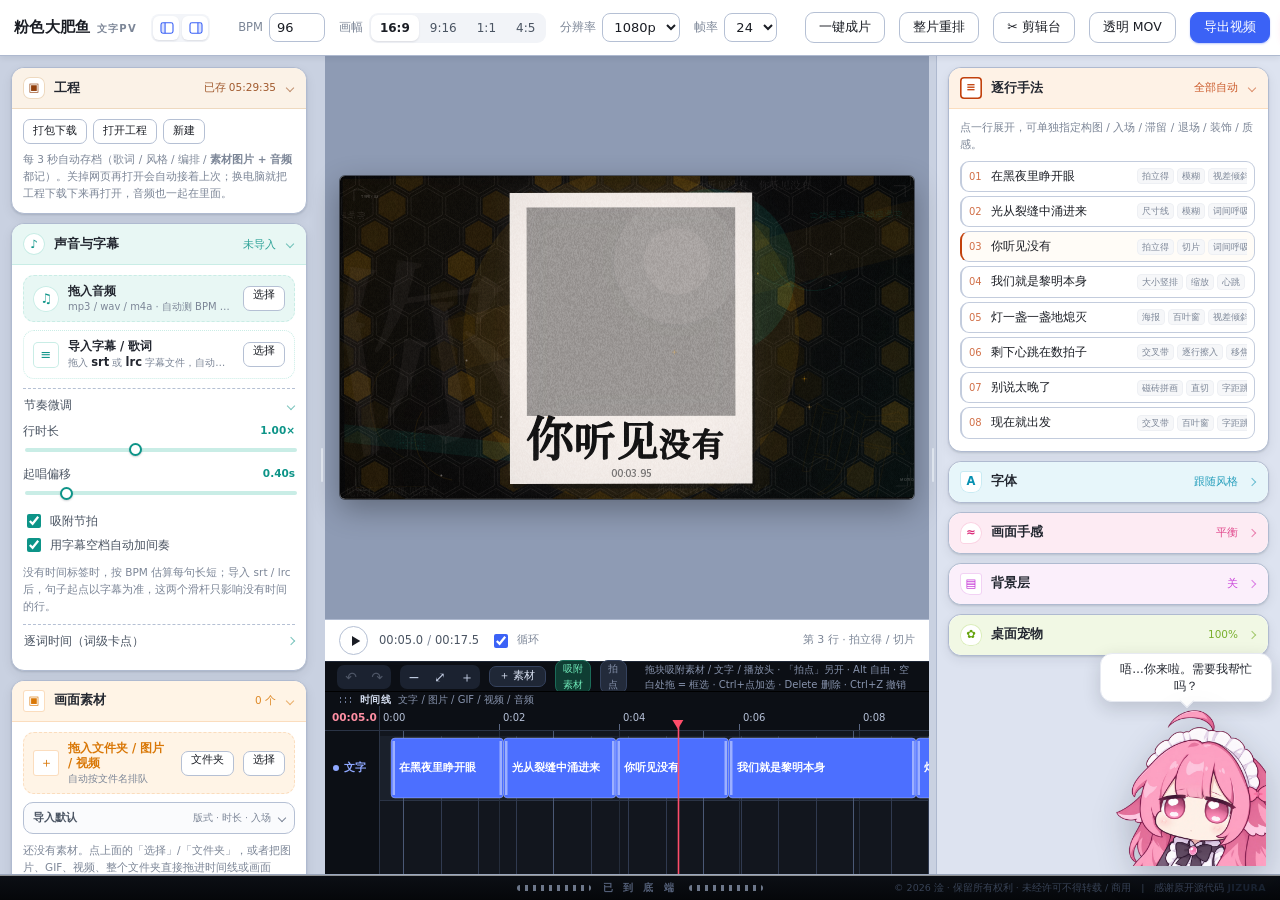
==== commit 6262b715: "剪辑台：裁切/翻转、文件夹导入、成套预设、关键帧滑杆；说明文档" ====
--- a/index.html
+++ b/index.html
@@ -10,9 +10,9 @@
 <meta property="og:type" content="website">
 <meta name="theme-color" content="#F7F8FA">
 <link rel="icon" href="[data-uri]">
-<link rel="stylesheet" href="app/embedded_fonts.css?v=202610281949">
-<link rel="stylesheet" href="app/studio.css?v=202610281949">
-<link rel="stylesheet" href="app/editor.css?v=202610281949">
+<link rel="stylesheet" href="app/embedded_fonts.css?v=202610281953">
+<link rel="stylesheet" href="app/studio.css?v=202610281953">
+<link rel="stylesheet" href="app/editor.css?v=202610281953">
 </head>
 <body>
 
@@ -675,72 +675,72 @@
 </footer>
 
 <!-- 引擎 -->
-<script src="vendor/mp4-muxer.min.js?v=202610281949"></script>
-<script src="engine/01_util.js?v=202610281949"></script>
-<script src="engine/02_fonts.js?v=202610281949"></script>
-<script src="engine/02b_lang.js?v=202610281949"></script>
-<script src="engine/03_text.js?v=202610281949"></script>
-<script src="engine/04_styles.js?v=202610281949"></script>
-<script src="engine/05_anim.js?v=202610281949"></script>
-<script src="engine/05b_registry.js?v=202610281949"></script>
-<script src="engine/06_layouts.js?v=202610281949"></script>
-<script src="engine/07_decor.js?v=202610281949"></script>
-<script src="engine/08_planner.js?v=202610281949"></script>
-<script src="engine/08b_omakase.js?v=202610281949"></script>
-<script src="engine/09_render.js?v=202610281949"></script>
-<script src="engine/10_audio.js?v=202610281949"></script>
-<script src="engine/11_export.js?v=202610281949"></script>
-<script src="engine/11p_bgcamB.js?v=202610281949"></script>
-<script src="engine/11p_decor.js?v=202610281949"></script>
-<script src="engine/11p_decorB.js?v=202610281949"></script>
-<script src="engine/11p_enter.js?v=202610281949"></script>
-<script src="engine/11p_enterB.js?v=202610281949"></script>
-<script src="engine/11p_exit.js?v=202610281949"></script>
-<script src="engine/11p_exitB.js?v=202610281949"></script>
-<script src="engine/11p_fxB.js?v=202610281949"></script>
-<script src="engine/11p_horror1.js?v=202610281949"></script>
-<script src="engine/11p_horror2.js?v=202610281949"></script>
-<script src="engine/11p_horror3.js?v=202610281949"></script>
-<script src="engine/11p_kinetic1.js?v=202610281949"></script>
-<script src="engine/11p_kinetic2.js?v=202610281949"></script>
-<script src="engine/11p_kinetic3.js?v=202610281949"></script>
-<script src="engine/11p_layoutsA.js?v=202610281949"></script>
-<script src="engine/11p_layoutsB.js?v=202610281949"></script>
-<script src="engine/11p_layoutsC.js?v=202610281949"></script>
-<script src="engine/11p_layoutsD.js?v=202610281949"></script>
-<script src="engine/11p_looks.js?v=202610281949"></script>
-<script src="engine/11p_styles.js?v=202610281949"></script>
-<script src="engine/11p_styles2.js?v=202610281949"></script>
-<script src="engine/11p_treattrans.js?v=202610281949"></script>
-<script src="engine/11p_typo1.js?v=202610281949"></script>
-<script src="engine/11p_typo2.js?v=202610281949"></script>
-<script src="engine/11p_typo3.js?v=202610281949"></script>
-<script src="engine/11q_sets.js?v=202610281949"></script>
-<script src="engine/11r_shapes.js?v=202610281949"></script>
-<script src="engine/11s_garnish.js?v=202610281949"></script>
-<script src="engine/11t_slotAtmosphere.js?v=202610281949"></script>
-<script src="engine/11z_more.js?v=202610281949"></script>
-<script src="engine/12_slot.js?v=202610281949"></script>
-<script src="engine/13_frames.js?v=202610281949"></script>
-<script src="engine/14_spec.js?v=202610281949"></script>
-<script src="engine/16_journal.js?v=202610281949"></script>
-<script src="engine/15_mad.js?v=202610281949"></script>
-<script src="engine/17_stage.js?v=202610281949"></script>
-<script src="engine/18_sentence.js?v=202610281949"></script>
-<script src="engine/19_scene.js?v=202610281949"></script>
-<script src="engine/20_tail.js?v=202610281949"></script>
+<script src="vendor/mp4-muxer.min.js?v=202610281953"></script>
+<script src="engine/01_util.js?v=202610281953"></script>
+<script src="engine/02_fonts.js?v=202610281953"></script>
+<script src="engine/02b_lang.js?v=202610281953"></script>
+<script src="engine/03_text.js?v=202610281953"></script>
+<script src="engine/04_styles.js?v=202610281953"></script>
+<script src="engine/05_anim.js?v=202610281953"></script>
+<script src="engine/05b_registry.js?v=202610281953"></script>
+<script src="engine/06_layouts.js?v=202610281953"></script>
+<script src="engine/07_decor.js?v=202610281953"></script>
+<script src="engine/08_planner.js?v=202610281953"></script>
+<script src="engine/08b_omakase.js?v=202610281953"></script>
+<script src="engine/09_render.js?v=202610281953"></script>
+<script src="engine/10_audio.js?v=202610281953"></script>
+<script src="engine/11_export.js?v=202610281953"></script>
+<script src="engine/11p_bgcamB.js?v=202610281953"></script>
+<script src="engine/11p_decor.js?v=202610281953"></script>
+<script src="engine/11p_decorB.js?v=202610281953"></script>
+<script src="engine/11p_enter.js?v=202610281953"></script>
+<script src="engine/11p_enterB.js?v=202610281953"></script>
+<script src="engine/11p_exit.js?v=202610281953"></script>
+<script src="engine/11p_exitB.js?v=202610281953"></script>
+<script src="engine/11p_fxB.js?v=202610281953"></script>
+<script src="engine/11p_horror1.js?v=202610281953"></script>
+<script src="engine/11p_horror2.js?v=202610281953"></script>
+<script src="engine/11p_horror3.js?v=202610281953"></script>
+<script src="engine/11p_kinetic1.js?v=202610281953"></script>
+<script src="engine/11p_kinetic2.js?v=202610281953"></script>
+<script src="engine/11p_kinetic3.js?v=202610281953"></script>
+<script src="engine/11p_layoutsA.js?v=202610281953"></script>
+<script src="engine/11p_layoutsB.js?v=202610281953"></script>
+<script src="engine/11p_layoutsC.js?v=202610281953"></script>
+<script src="engine/11p_layoutsD.js?v=202610281953"></script>
+<script src="engine/11p_looks.js?v=202610281953"></script>
+<script src="engine/11p_styles.js?v=202610281953"></script>
+<script src="engine/11p_styles2.js?v=202610281953"></script>
+<script src="engine/11p_treattrans.js?v=202610281953"></script>
+<script src="engine/11p_typo1.js?v=202610281953"></script>
+<script src="engine/11p_typo2.js?v=202610281953"></script>
+<script src="engine/11p_typo3.js?v=202610281953"></script>
+<script src="engine/11q_sets.js?v=202610281953"></script>
+<script src="engine/11r_shapes.js?v=202610281953"></script>
+<script src="engine/11s_garnish.js?v=202610281953"></script>
+<script src="engine/11t_slotAtmosphere.js?v=202610281953"></script>
+<script src="engine/11z_more.js?v=202610281953"></script>
+<script src="engine/12_slot.js?v=202610281953"></script>
+<script src="engine/13_frames.js?v=202610281953"></script>
+<script src="engine/14_spec.js?v=202610281953"></script>
+<script src="engine/16_journal.js?v=202610281953"></script>
+<script src="engine/15_mad.js?v=202610281953"></script>
+<script src="engine/17_stage.js?v=202610281953"></script>
+<script src="engine/18_sentence.js?v=202610281953"></script>
+<script src="engine/19_scene.js?v=202610281953"></script>
+<script src="engine/20_tail.js?v=202610281953"></script>
 
 <!-- 中文标签 / 本机字体 / 界面 -->
-<script src="app/names_zh.js?v=202610281949"></script>
-<script src="app/labels_zh.js?v=202610281949"></script>
-<script src="app/local_fonts.js?v=202610281949"></script>
-<script src="app/mov_muxer.js?v=202610281949"></script>
-<script src="app/zip.js?v=202610281949"></script>
-<script src="app/project_io.js?v=202610281949"></script>
-<script src="app/studio.js?v=202610281949"></script>
-<script src="app/pet.js?v=202610281949"></script>
-<script src="app/catalog.js?v=202610281949"></script>
-<script src="app/ai_ref.js?v=202610281949"></script>
-<script src="app/editor.js?v=202610281949"></script>
+<script src="app/names_zh.js?v=202610281953"></script>
+<script src="app/labels_zh.js?v=202610281953"></script>
+<script src="app/local_fonts.js?v=202610281953"></script>
+<script src="app/mov_muxer.js?v=202610281953"></script>
+<script src="app/zip.js?v=202610281953"></script>
+<script src="app/project_io.js?v=202610281953"></script>
+<script src="app/studio.js?v=202610281953"></script>
+<script src="app/pet.js?v=202610281953"></script>
+<script src="app/catalog.js?v=202610281953"></script>
+<script src="app/ai_ref.js?v=202610281953"></script>
+<script src="app/editor.js?v=202610281953"></script>
 </body>
 </html>
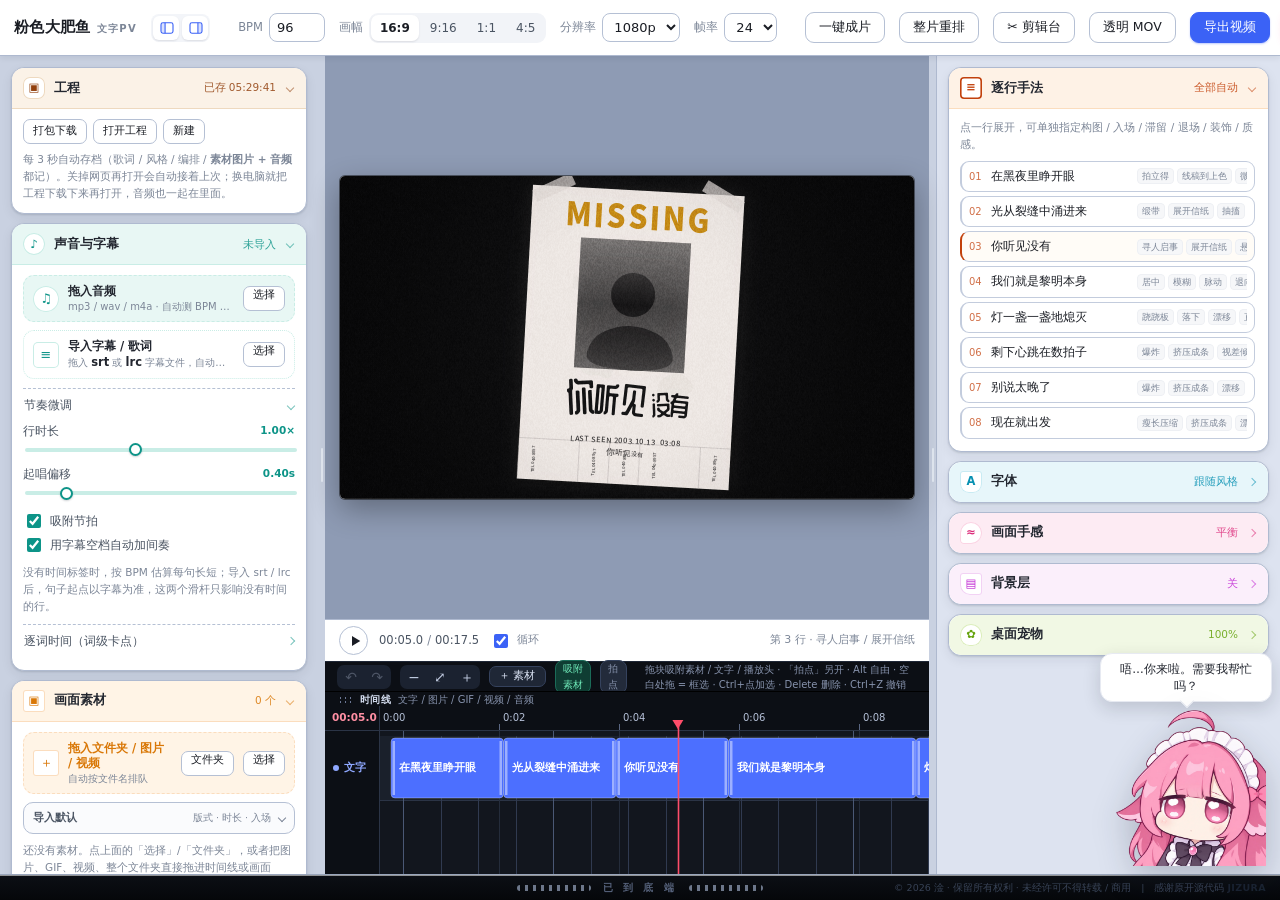
==== commit ef88570a: "文档：补充分布结构与剪辑台说明链接" ====
--- a/index.html
+++ b/index.html
@@ -10,9 +10,9 @@
 <meta property="og:type" content="website">
 <meta name="theme-color" content="#F7F8FA">
 <link rel="icon" href="[data-uri]">
-<link rel="stylesheet" href="app/embedded_fonts.css?v=202610281953">
-<link rel="stylesheet" href="app/studio.css?v=202610281953">
-<link rel="stylesheet" href="app/editor.css?v=202610281953">
+<link rel="stylesheet" href="app/embedded_fonts.css?v=202610281955">
+<link rel="stylesheet" href="app/studio.css?v=202610281955">
+<link rel="stylesheet" href="app/editor.css?v=202610281955">
 </head>
 <body>
 
@@ -675,72 +675,72 @@
 </footer>
 
 <!-- 引擎 -->
-<script src="vendor/mp4-muxer.min.js?v=202610281953"></script>
-<script src="engine/01_util.js?v=202610281953"></script>
-<script src="engine/02_fonts.js?v=202610281953"></script>
-<script src="engine/02b_lang.js?v=202610281953"></script>
-<script src="engine/03_text.js?v=202610281953"></script>
-<script src="engine/04_styles.js?v=202610281953"></script>
-<script src="engine/05_anim.js?v=202610281953"></script>
-<script src="engine/05b_registry.js?v=202610281953"></script>
-<script src="engine/06_layouts.js?v=202610281953"></script>
-<script src="engine/07_decor.js?v=202610281953"></script>
-<script src="engine/08_planner.js?v=202610281953"></script>
-<script src="engine/08b_omakase.js?v=202610281953"></script>
-<script src="engine/09_render.js?v=202610281953"></script>
-<script src="engine/10_audio.js?v=202610281953"></script>
-<script src="engine/11_export.js?v=202610281953"></script>
-<script src="engine/11p_bgcamB.js?v=202610281953"></script>
-<script src="engine/11p_decor.js?v=202610281953"></script>
-<script src="engine/11p_decorB.js?v=202610281953"></script>
-<script src="engine/11p_enter.js?v=202610281953"></script>
-<script src="engine/11p_enterB.js?v=202610281953"></script>
-<script src="engine/11p_exit.js?v=202610281953"></script>
-<script src="engine/11p_exitB.js?v=202610281953"></script>
-<script src="engine/11p_fxB.js?v=202610281953"></script>
-<script src="engine/11p_horror1.js?v=202610281953"></script>
-<script src="engine/11p_horror2.js?v=202610281953"></script>
-<script src="engine/11p_horror3.js?v=202610281953"></script>
-<script src="engine/11p_kinetic1.js?v=202610281953"></script>
-<script src="engine/11p_kinetic2.js?v=202610281953"></script>
-<script src="engine/11p_kinetic3.js?v=202610281953"></script>
-<script src="engine/11p_layoutsA.js?v=202610281953"></script>
-<script src="engine/11p_layoutsB.js?v=202610281953"></script>
-<script src="engine/11p_layoutsC.js?v=202610281953"></script>
-<script src="engine/11p_layoutsD.js?v=202610281953"></script>
-<script src="engine/11p_looks.js?v=202610281953"></script>
-<script src="engine/11p_styles.js?v=202610281953"></script>
-<script src="engine/11p_styles2.js?v=202610281953"></script>
-<script src="engine/11p_treattrans.js?v=202610281953"></script>
-<script src="engine/11p_typo1.js?v=202610281953"></script>
-<script src="engine/11p_typo2.js?v=202610281953"></script>
-<script src="engine/11p_typo3.js?v=202610281953"></script>
-<script src="engine/11q_sets.js?v=202610281953"></script>
-<script src="engine/11r_shapes.js?v=202610281953"></script>
-<script src="engine/11s_garnish.js?v=202610281953"></script>
-<script src="engine/11t_slotAtmosphere.js?v=202610281953"></script>
-<script src="engine/11z_more.js?v=202610281953"></script>
-<script src="engine/12_slot.js?v=202610281953"></script>
-<script src="engine/13_frames.js?v=202610281953"></script>
-<script src="engine/14_spec.js?v=202610281953"></script>
-<script src="engine/16_journal.js?v=202610281953"></script>
-<script src="engine/15_mad.js?v=202610281953"></script>
-<script src="engine/17_stage.js?v=202610281953"></script>
-<script src="engine/18_sentence.js?v=202610281953"></script>
-<script src="engine/19_scene.js?v=202610281953"></script>
-<script src="engine/20_tail.js?v=202610281953"></script>
+<script src="vendor/mp4-muxer.min.js?v=202610281955"></script>
+<script src="engine/01_util.js?v=202610281955"></script>
+<script src="engine/02_fonts.js?v=202610281955"></script>
+<script src="engine/02b_lang.js?v=202610281955"></script>
+<script src="engine/03_text.js?v=202610281955"></script>
+<script src="engine/04_styles.js?v=202610281955"></script>
+<script src="engine/05_anim.js?v=202610281955"></script>
+<script src="engine/05b_registry.js?v=202610281955"></script>
+<script src="engine/06_layouts.js?v=202610281955"></script>
+<script src="engine/07_decor.js?v=202610281955"></script>
+<script src="engine/08_planner.js?v=202610281955"></script>
+<script src="engine/08b_omakase.js?v=202610281955"></script>
+<script src="engine/09_render.js?v=202610281955"></script>
+<script src="engine/10_audio.js?v=202610281955"></script>
+<script src="engine/11_export.js?v=202610281955"></script>
+<script src="engine/11p_bgcamB.js?v=202610281955"></script>
+<script src="engine/11p_decor.js?v=202610281955"></script>
+<script src="engine/11p_decorB.js?v=202610281955"></script>
+<script src="engine/11p_enter.js?v=202610281955"></script>
+<script src="engine/11p_enterB.js?v=202610281955"></script>
+<script src="engine/11p_exit.js?v=202610281955"></script>
+<script src="engine/11p_exitB.js?v=202610281955"></script>
+<script src="engine/11p_fxB.js?v=202610281955"></script>
+<script src="engine/11p_horror1.js?v=202610281955"></script>
+<script src="engine/11p_horror2.js?v=202610281955"></script>
+<script src="engine/11p_horror3.js?v=202610281955"></script>
+<script src="engine/11p_kinetic1.js?v=202610281955"></script>
+<script src="engine/11p_kinetic2.js?v=202610281955"></script>
+<script src="engine/11p_kinetic3.js?v=202610281955"></script>
+<script src="engine/11p_layoutsA.js?v=202610281955"></script>
+<script src="engine/11p_layoutsB.js?v=202610281955"></script>
+<script src="engine/11p_layoutsC.js?v=202610281955"></script>
+<script src="engine/11p_layoutsD.js?v=202610281955"></script>
+<script src="engine/11p_looks.js?v=202610281955"></script>
+<script src="engine/11p_styles.js?v=202610281955"></script>
+<script src="engine/11p_styles2.js?v=202610281955"></script>
+<script src="engine/11p_treattrans.js?v=202610281955"></script>
+<script src="engine/11p_typo1.js?v=202610281955"></script>
+<script src="engine/11p_typo2.js?v=202610281955"></script>
+<script src="engine/11p_typo3.js?v=202610281955"></script>
+<script src="engine/11q_sets.js?v=202610281955"></script>
+<script src="engine/11r_shapes.js?v=202610281955"></script>
+<script src="engine/11s_garnish.js?v=202610281955"></script>
+<script src="engine/11t_slotAtmosphere.js?v=202610281955"></script>
+<script src="engine/11z_more.js?v=202610281955"></script>
+<script src="engine/12_slot.js?v=202610281955"></script>
+<script src="engine/13_frames.js?v=202610281955"></script>
+<script src="engine/14_spec.js?v=202610281955"></script>
+<script src="engine/16_journal.js?v=202610281955"></script>
+<script src="engine/15_mad.js?v=202610281955"></script>
+<script src="engine/17_stage.js?v=202610281955"></script>
+<script src="engine/18_sentence.js?v=202610281955"></script>
+<script src="engine/19_scene.js?v=202610281955"></script>
+<script src="engine/20_tail.js?v=202610281955"></script>
 
 <!-- 中文标签 / 本机字体 / 界面 -->
-<script src="app/names_zh.js?v=202610281953"></script>
-<script src="app/labels_zh.js?v=202610281953"></script>
-<script src="app/local_fonts.js?v=202610281953"></script>
-<script src="app/mov_muxer.js?v=202610281953"></script>
-<script src="app/zip.js?v=202610281953"></script>
-<script src="app/project_io.js?v=202610281953"></script>
-<script src="app/studio.js?v=202610281953"></script>
-<script src="app/pet.js?v=202610281953"></script>
-<script src="app/catalog.js?v=202610281953"></script>
-<script src="app/ai_ref.js?v=202610281953"></script>
-<script src="app/editor.js?v=202610281953"></script>
+<script src="app/names_zh.js?v=202610281955"></script>
+<script src="app/labels_zh.js?v=202610281955"></script>
+<script src="app/local_fonts.js?v=202610281955"></script>
+<script src="app/mov_muxer.js?v=202610281955"></script>
+<script src="app/zip.js?v=202610281955"></script>
+<script src="app/project_io.js?v=202610281955"></script>
+<script src="app/studio.js?v=202610281955"></script>
+<script src="app/pet.js?v=202610281955"></script>
+<script src="app/catalog.js?v=202610281955"></script>
+<script src="app/ai_ref.js?v=202610281955"></script>
+<script src="app/editor.js?v=202610281955"></script>
 </body>
 </html>
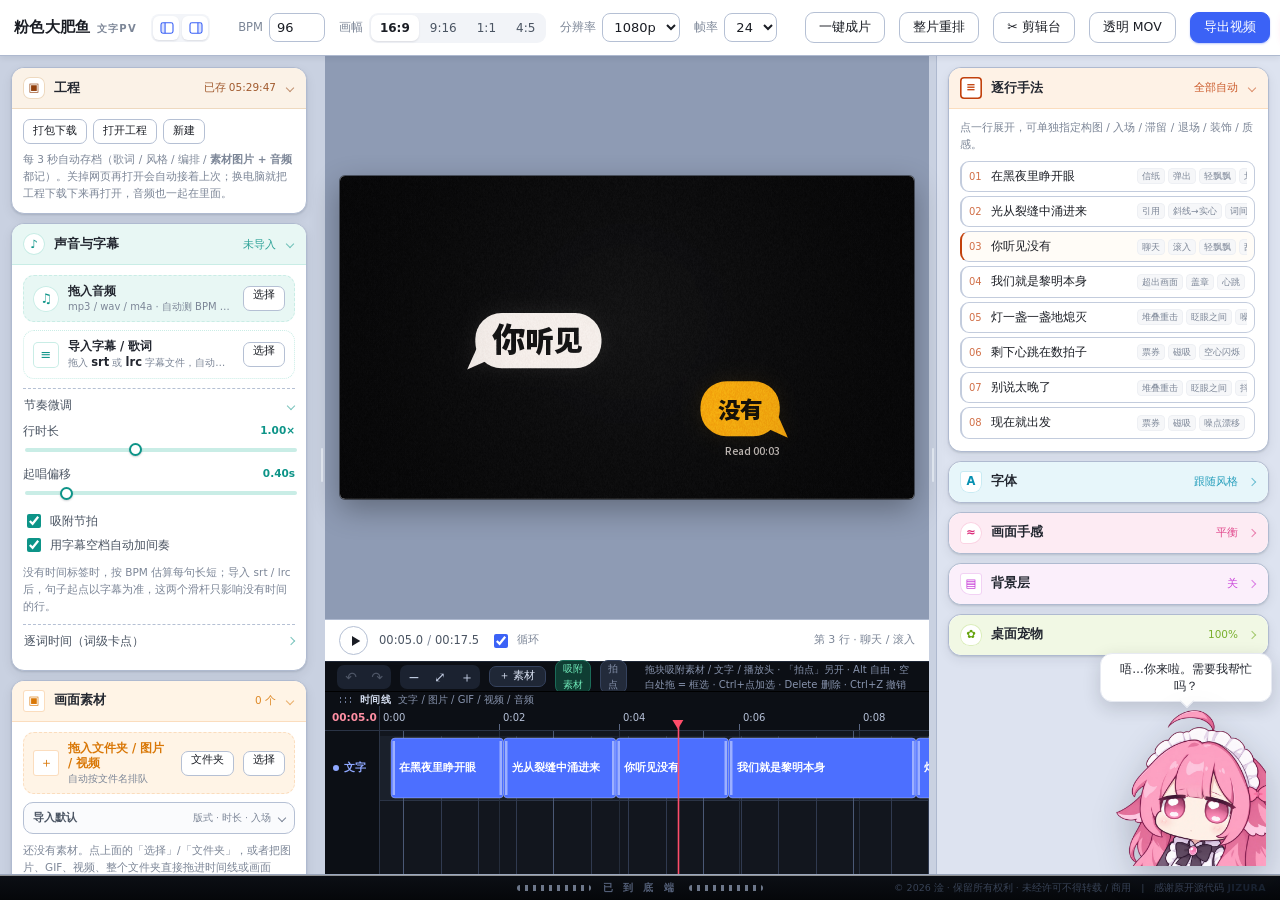
==== commit 3345c7fa: "剪辑台修复：吸附按命中边比较且默认关闭（Alt 自由）、导入后播放头跳到新片段、坏视频/音频明确提示、PV 带入落在有字画面" ====
--- a/index.html
+++ b/index.html
@@ -10,9 +10,9 @@
 <meta property="og:type" content="website">
 <meta name="theme-color" content="#F7F8FA">
 <link rel="icon" href="[data-uri]">
-<link rel="stylesheet" href="app/embedded_fonts.css?v=202610281955">
-<link rel="stylesheet" href="app/studio.css?v=202610281955">
-<link rel="stylesheet" href="app/editor.css?v=202610281955">
+<link rel="stylesheet" href="app/embedded_fonts.css?v=202610282137">
+<link rel="stylesheet" href="app/studio.css?v=202610282137">
+<link rel="stylesheet" href="app/editor.css?v=202610282137">
 </head>
 <body>
 
@@ -675,72 +675,72 @@
 </footer>
 
 <!-- 引擎 -->
-<script src="vendor/mp4-muxer.min.js?v=202610281955"></script>
-<script src="engine/01_util.js?v=202610281955"></script>
-<script src="engine/02_fonts.js?v=202610281955"></script>
-<script src="engine/02b_lang.js?v=202610281955"></script>
-<script src="engine/03_text.js?v=202610281955"></script>
-<script src="engine/04_styles.js?v=202610281955"></script>
-<script src="engine/05_anim.js?v=202610281955"></script>
-<script src="engine/05b_registry.js?v=202610281955"></script>
-<script src="engine/06_layouts.js?v=202610281955"></script>
-<script src="engine/07_decor.js?v=202610281955"></script>
-<script src="engine/08_planner.js?v=202610281955"></script>
-<script src="engine/08b_omakase.js?v=202610281955"></script>
-<script src="engine/09_render.js?v=202610281955"></script>
-<script src="engine/10_audio.js?v=202610281955"></script>
-<script src="engine/11_export.js?v=202610281955"></script>
-<script src="engine/11p_bgcamB.js?v=202610281955"></script>
-<script src="engine/11p_decor.js?v=202610281955"></script>
-<script src="engine/11p_decorB.js?v=202610281955"></script>
-<script src="engine/11p_enter.js?v=202610281955"></script>
-<script src="engine/11p_enterB.js?v=202610281955"></script>
-<script src="engine/11p_exit.js?v=202610281955"></script>
-<script src="engine/11p_exitB.js?v=202610281955"></script>
-<script src="engine/11p_fxB.js?v=202610281955"></script>
-<script src="engine/11p_horror1.js?v=202610281955"></script>
-<script src="engine/11p_horror2.js?v=202610281955"></script>
-<script src="engine/11p_horror3.js?v=202610281955"></script>
-<script src="engine/11p_kinetic1.js?v=202610281955"></script>
-<script src="engine/11p_kinetic2.js?v=202610281955"></script>
-<script src="engine/11p_kinetic3.js?v=202610281955"></script>
-<script src="engine/11p_layoutsA.js?v=202610281955"></script>
-<script src="engine/11p_layoutsB.js?v=202610281955"></script>
-<script src="engine/11p_layoutsC.js?v=202610281955"></script>
-<script src="engine/11p_layoutsD.js?v=202610281955"></script>
-<script src="engine/11p_looks.js?v=202610281955"></script>
-<script src="engine/11p_styles.js?v=202610281955"></script>
-<script src="engine/11p_styles2.js?v=202610281955"></script>
-<script src="engine/11p_treattrans.js?v=202610281955"></script>
-<script src="engine/11p_typo1.js?v=202610281955"></script>
-<script src="engine/11p_typo2.js?v=202610281955"></script>
-<script src="engine/11p_typo3.js?v=202610281955"></script>
-<script src="engine/11q_sets.js?v=202610281955"></script>
-<script src="engine/11r_shapes.js?v=202610281955"></script>
-<script src="engine/11s_garnish.js?v=202610281955"></script>
-<script src="engine/11t_slotAtmosphere.js?v=202610281955"></script>
-<script src="engine/11z_more.js?v=202610281955"></script>
-<script src="engine/12_slot.js?v=202610281955"></script>
-<script src="engine/13_frames.js?v=202610281955"></script>
-<script src="engine/14_spec.js?v=202610281955"></script>
-<script src="engine/16_journal.js?v=202610281955"></script>
-<script src="engine/15_mad.js?v=202610281955"></script>
-<script src="engine/17_stage.js?v=202610281955"></script>
-<script src="engine/18_sentence.js?v=202610281955"></script>
-<script src="engine/19_scene.js?v=202610281955"></script>
-<script src="engine/20_tail.js?v=202610281955"></script>
+<script src="vendor/mp4-muxer.min.js?v=202610282137"></script>
+<script src="engine/01_util.js?v=202610282137"></script>
+<script src="engine/02_fonts.js?v=202610282137"></script>
+<script src="engine/02b_lang.js?v=202610282137"></script>
+<script src="engine/03_text.js?v=202610282137"></script>
+<script src="engine/04_styles.js?v=202610282137"></script>
+<script src="engine/05_anim.js?v=202610282137"></script>
+<script src="engine/05b_registry.js?v=202610282137"></script>
+<script src="engine/06_layouts.js?v=202610282137"></script>
+<script src="engine/07_decor.js?v=202610282137"></script>
+<script src="engine/08_planner.js?v=202610282137"></script>
+<script src="engine/08b_omakase.js?v=202610282137"></script>
+<script src="engine/09_render.js?v=202610282137"></script>
+<script src="engine/10_audio.js?v=202610282137"></script>
+<script src="engine/11_export.js?v=202610282137"></script>
+<script src="engine/11p_bgcamB.js?v=202610282137"></script>
+<script src="engine/11p_decor.js?v=202610282137"></script>
+<script src="engine/11p_decorB.js?v=202610282137"></script>
+<script src="engine/11p_enter.js?v=202610282137"></script>
+<script src="engine/11p_enterB.js?v=202610282137"></script>
+<script src="engine/11p_exit.js?v=202610282137"></script>
+<script src="engine/11p_exitB.js?v=202610282137"></script>
+<script src="engine/11p_fxB.js?v=202610282137"></script>
+<script src="engine/11p_horror1.js?v=202610282137"></script>
+<script src="engine/11p_horror2.js?v=202610282137"></script>
+<script src="engine/11p_horror3.js?v=202610282137"></script>
+<script src="engine/11p_kinetic1.js?v=202610282137"></script>
+<script src="engine/11p_kinetic2.js?v=202610282137"></script>
+<script src="engine/11p_kinetic3.js?v=202610282137"></script>
+<script src="engine/11p_layoutsA.js?v=202610282137"></script>
+<script src="engine/11p_layoutsB.js?v=202610282137"></script>
+<script src="engine/11p_layoutsC.js?v=202610282137"></script>
+<script src="engine/11p_layoutsD.js?v=202610282137"></script>
+<script src="engine/11p_looks.js?v=202610282137"></script>
+<script src="engine/11p_styles.js?v=202610282137"></script>
+<script src="engine/11p_styles2.js?v=202610282137"></script>
+<script src="engine/11p_treattrans.js?v=202610282137"></script>
+<script src="engine/11p_typo1.js?v=202610282137"></script>
+<script src="engine/11p_typo2.js?v=202610282137"></script>
+<script src="engine/11p_typo3.js?v=202610282137"></script>
+<script src="engine/11q_sets.js?v=202610282137"></script>
+<script src="engine/11r_shapes.js?v=202610282137"></script>
+<script src="engine/11s_garnish.js?v=202610282137"></script>
+<script src="engine/11t_slotAtmosphere.js?v=202610282137"></script>
+<script src="engine/11z_more.js?v=202610282137"></script>
+<script src="engine/12_slot.js?v=202610282137"></script>
+<script src="engine/13_frames.js?v=202610282137"></script>
+<script src="engine/14_spec.js?v=202610282137"></script>
+<script src="engine/16_journal.js?v=202610282137"></script>
+<script src="engine/15_mad.js?v=202610282137"></script>
+<script src="engine/17_stage.js?v=202610282137"></script>
+<script src="engine/18_sentence.js?v=202610282137"></script>
+<script src="engine/19_scene.js?v=202610282137"></script>
+<script src="engine/20_tail.js?v=202610282137"></script>
 
 <!-- 中文标签 / 本机字体 / 界面 -->
-<script src="app/names_zh.js?v=202610281955"></script>
-<script src="app/labels_zh.js?v=202610281955"></script>
-<script src="app/local_fonts.js?v=202610281955"></script>
-<script src="app/mov_muxer.js?v=202610281955"></script>
-<script src="app/zip.js?v=202610281955"></script>
-<script src="app/project_io.js?v=202610281955"></script>
-<script src="app/studio.js?v=202610281955"></script>
-<script src="app/pet.js?v=202610281955"></script>
-<script src="app/catalog.js?v=202610281955"></script>
-<script src="app/ai_ref.js?v=202610281955"></script>
-<script src="app/editor.js?v=202610281955"></script>
+<script src="app/names_zh.js?v=202610282137"></script>
+<script src="app/labels_zh.js?v=202610282137"></script>
+<script src="app/local_fonts.js?v=202610282137"></script>
+<script src="app/mov_muxer.js?v=202610282137"></script>
+<script src="app/zip.js?v=202610282137"></script>
+<script src="app/project_io.js?v=202610282137"></script>
+<script src="app/studio.js?v=202610282137"></script>
+<script src="app/pet.js?v=202610282137"></script>
+<script src="app/catalog.js?v=202610282137"></script>
+<script src="app/ai_ref.js?v=202610282137"></script>
+<script src="app/editor.js?v=202610282137"></script>
 </body>
 </html>
--- a/app/editor.css
+++ b/app/editor.css
@@ -196,6 +196,12 @@
   background: rgba(8, 11, 16, .72); padding: 7px 14px; border-radius: 18px;
   border: 1px dashed #27303f;
 }
+.ed-mon-hint .ed-hint-btn {
+  pointer-events: auto; margin-left: 4px; height: 22px; padding: 0 9px; border-radius: 11px;
+  border: 1px solid #3a465c; background: #1b2230; color: #cbd5e6; font: 500 11px/1 inherit;
+  cursor: pointer;
+}
+.ed-mon-hint .ed-hint-btn:hover { color: #fff; border-color: var(--ed-accent); }
 
 /* 播放条 */
 .ed-play {
